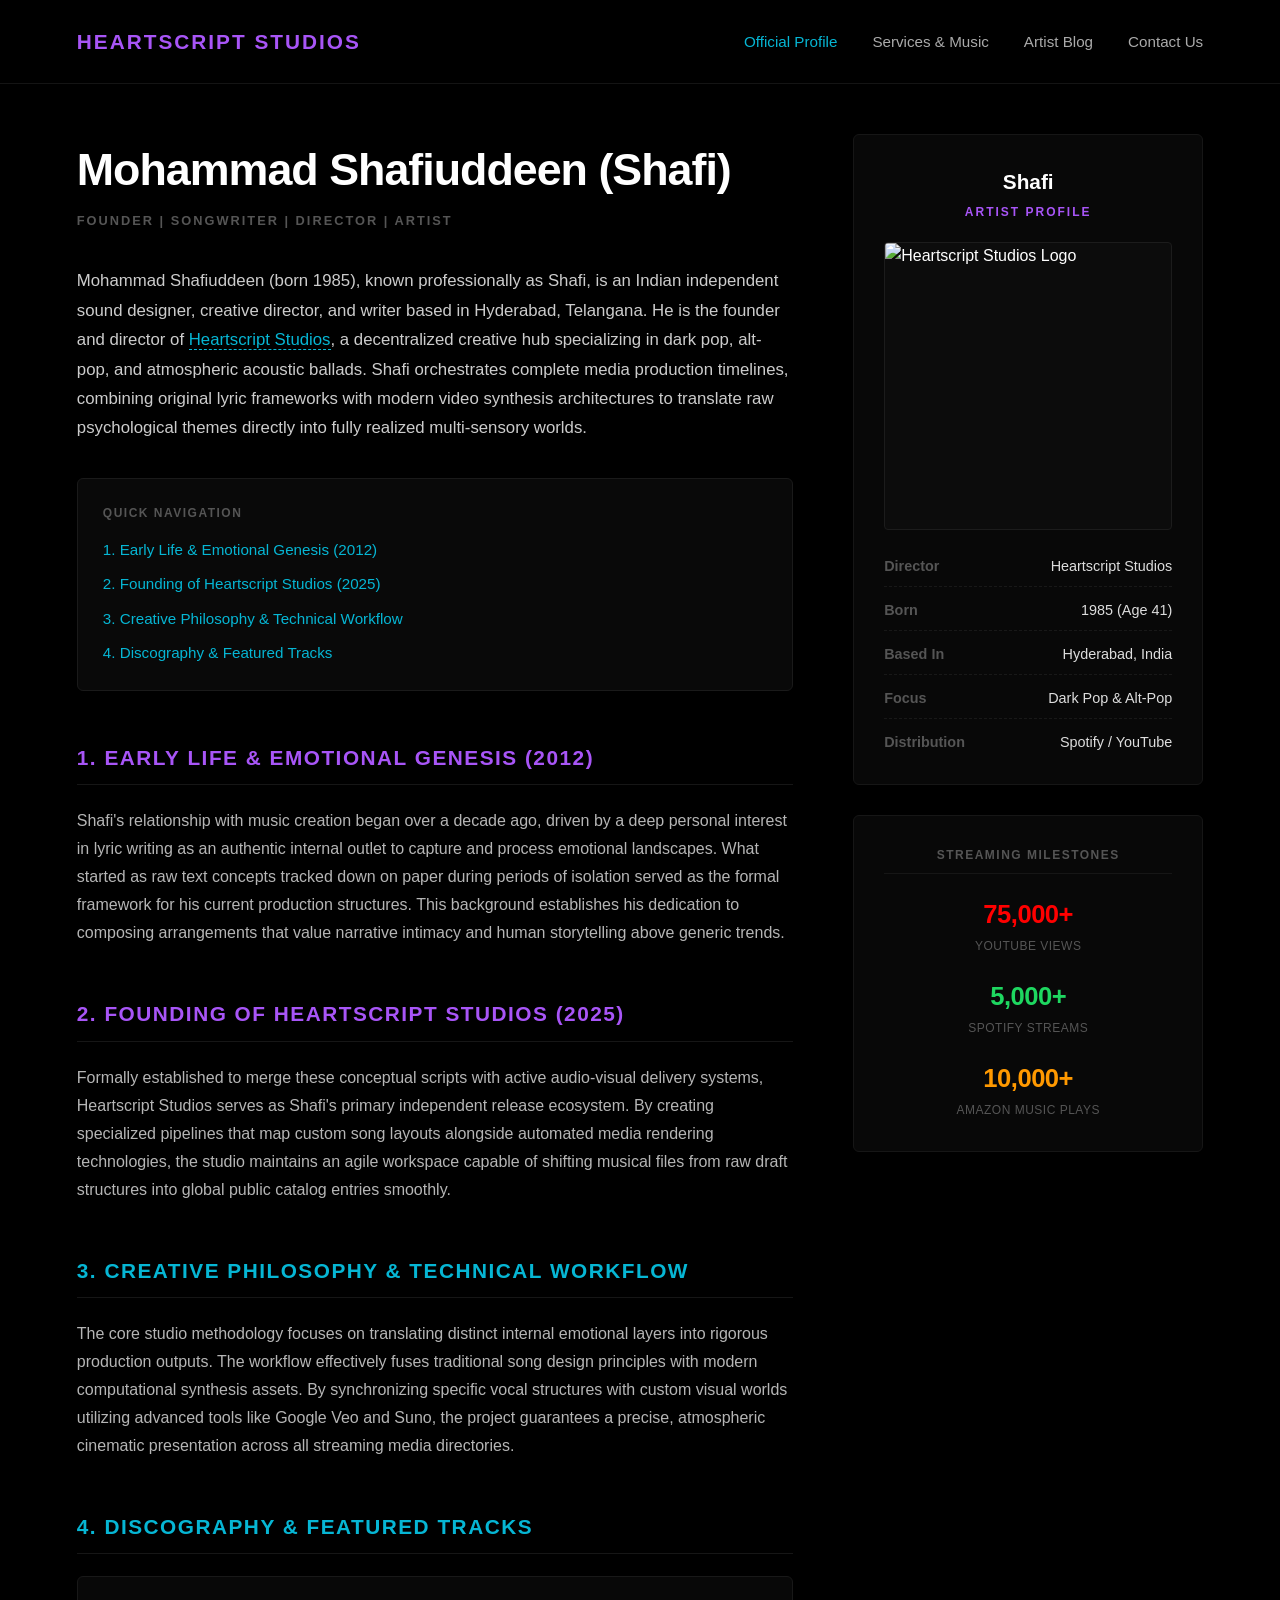
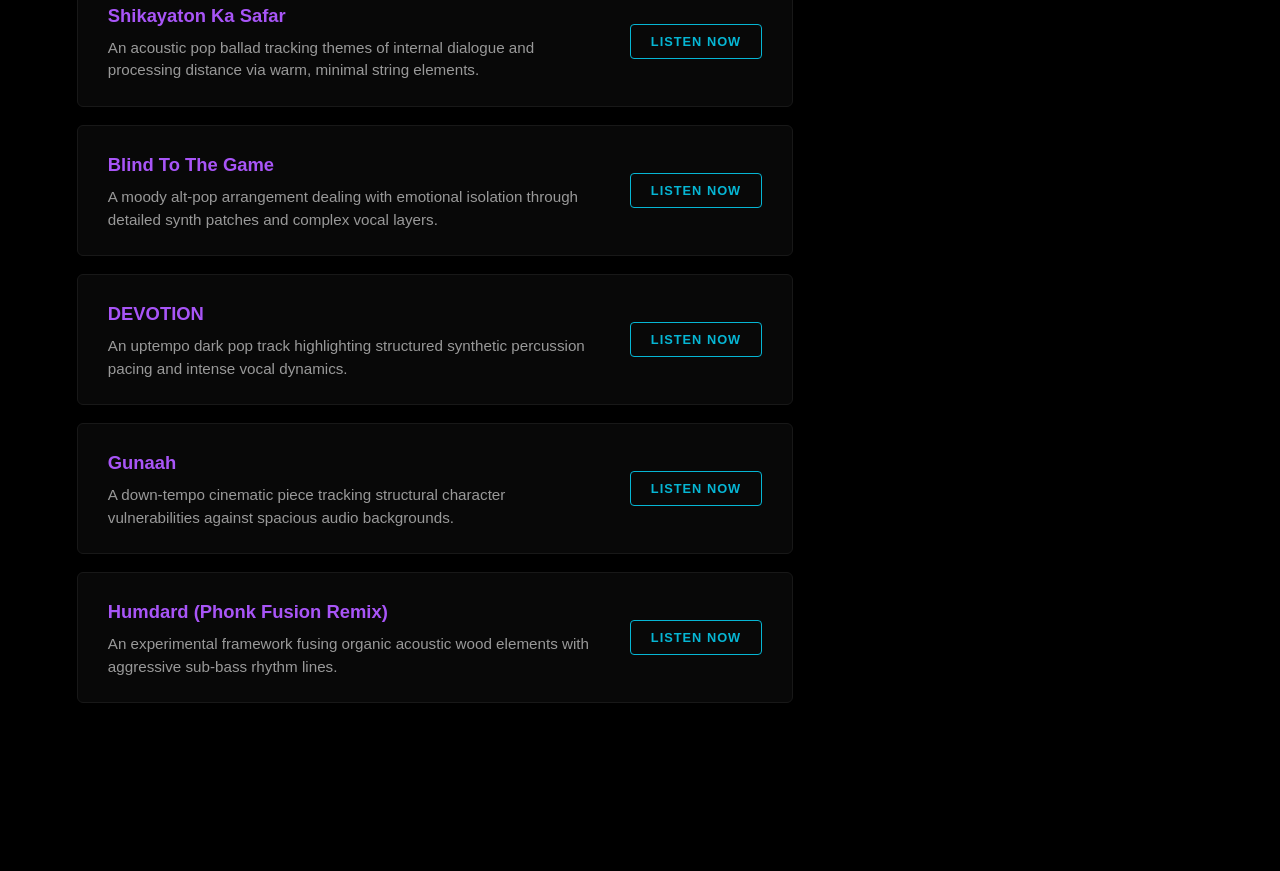
==== index.html @ 1badfa31 "Update index.html" ====
<!DOCTYPE html>
<html lang="en">
<head>
    <meta charset="UTF-8">
    <meta name="viewport" content="width=device-width, initial-scale=1.0">
    <title>Official Profile | Heartscript Studios</title>
    <style>
        /* Core Reset & Global Dark Theme Styling */
        * {
            box-sizing: border-box;
            margin: 0;
            padding: 0;
        }
        body {
            background-color: #000000;
            color: #ffffff;
            font-family: -apple-system, BlinkMacSystemFont, "Segoe UI", Roboto, Helvetica, Arial, sans-serif;
            line-height: 1.6;
            padding-bottom: 100px;
        }
        a {
            text-decoration: none;
            color: inherit;
        }

        /* Premium Top Header Navigation bar */
        header {
            display: flex;
            justify-content: space-between;
            align-items: center;
            padding: 25px 6%;
            background-color: #000000;
            border-bottom: 1px solid #141414;
        }
        .logo {
            color: #a855f7;
            font-weight: 800;
            font-size: 1.3rem;
            letter-spacing: 2px;
            text-transform: uppercase;
        }
        nav ul {
            display: flex;
            list-style: none;
            gap: 35px;
        }
        nav ul li a {
            font-size: 0.95rem;
            color: #aaaaaa;
            font-weight: 500;
            transition: color 0.2s ease;
        }
        nav ul li a:hover, nav ul li a.active {
            color: #06b6d4;
        }

        /* Widescreen Layout Grid Config */
        .wrapper {
            max-width: 1350px;
            margin: 50px auto;
            padding: 0 6%;
            display: grid;
            grid-template-columns: 1fr 350px;
            gap: 60px;
        }

        /* Left Main Content Layout Column */
        .content-area {
            min-width: 0;
        }
        .main-title {
            font-size: 2.8rem;
            font-weight: 800;
            letter-spacing: -1px;
            margin-bottom: 5px;
            color: #ffffff;
        }
        .main-subtitle {
            color: #555555;
            font-size: 0.8rem;
            text-transform: uppercase;
            letter-spacing: 2px;
            margin-bottom: 35px;
            font-weight: 600;
        }
        .bio-lead {
            color: #cccccc;
            font-size: 1.05rem;
            line-height: 1.75;
            margin-bottom: 30px;
        }
        .bio-lead a {
            color: #06b6d4;
            border-bottom: 1px dashed #06b6d4;
        }

        /* Quick Navigation Box Layout */
        .navigation-box {
            background-color: #090909;
            border: 1px solid #1a1a1a;
            padding: 25px;
            border-radius: 6px;
            margin: 35px 0 45px 0;
        }
        .navigation-box-title {
            font-size: 0.75rem;
            text-transform: uppercase;
            letter-spacing: 1.5px;
            color: #555555;
            margin-bottom: 15px;
            font-weight: 700;
        }
        .navigation-links {
            list-style: none;
        }
        .navigation-links li {
            margin-bottom: 10px;
            font-size: 0.95rem;
        }
        .navigation-links li:last-child {
            margin-bottom: 0;
        }
        .navigation-links li a {
            color: #06b6d4;
            transition: opacity 0.2s;
        }
        .navigation-links li a:hover {
            opacity: 0.8;
        }

        /* Document Section Headers with Border Divider lines */
        .block-header {
            font-size: 1.3rem;
            text-transform: uppercase;
            letter-spacing: 1.5px;
            margin-top: 50px;
            margin-bottom: 22px;
            border-bottom: 1px solid #161616;
            padding-bottom: 10px;
            font-weight: 700;
        }
        .purple-accent { color: #a855f7; }
        .cyan-accent { color: #06b6d4; }

        /* Traditional Profile Body Paragraphs */
        .body-paragraph {
            color: #b5b5b5;
            font-size: 1rem;
            line-height: 1.75;
            margin-bottom: 25px;
        }

        /* Discography Rows Architecture */
        .media-row {
            background-color: #080808;
            border: 1px solid #181818;
            padding: 24px 30px;
            border-radius: 6px;
            display: flex;
            justify-content: space-between;
            align-items: center;
            gap: 30px;
            margin-bottom: 18px;
        }
        .media-details h4 {
            font-size: 1.15rem;
            color: #a855f7;
            margin-bottom: 6px;
            font-weight: 600;
        }
        .media-details p {
            color: #999999;
            font-size: 0.95rem;
            line-height: 1.5;
        }
        .media-action-btn {
            border: 1px solid #06b6d4;
            color: #06b6d4;
            padding: 9px 20px;
            border-radius: 4px;
            font-size: 0.8rem;
            font-weight: 700;
            text-transform: uppercase;
            letter-spacing: 1px;
            white-space: nowrap;
            transition: background-color 0.2s, color 0.2s;
            background: transparent;
            cursor: pointer;
        }
        .media-action-btn:hover {
            background-color: #06b6d4;
            color: #000000;
        }

        /* Right Column Sidebar Panel Layout */
        .sidebar-panel {
            display: flex;
            flex-direction: column;
            gap: 30px;
        }
        .profile-card {
            background-color: #080808;
            border: 1px solid #161616;
            padding: 30px;
            border-radius: 6px;
        }
        .profile-card-header {
            text-align: center;
            margin-bottom: 20px;
        }
        .profile-card-header h3 {
            font-size: 1.3rem;
            color: #ffffff;
            font-weight: 700;
        }
        .profile-card-header span {
            color: #a855f7;
            font-size: 0.75rem;
            text-transform: uppercase;
            letter-spacing: 2px;
            display: block;
            margin-top: 4px;
            font-weight: 600;
        }
        
        /* The Image Container Box inside Sidebar */
        .avatar-box {
            width: 100%;
            aspect-ratio: 1;
            background-color: #0c0c0c;
            border: 1px solid #1c1c1c;
            border-radius: 4px;
            margin-bottom: 25px;
            overflow: hidden;
        }
        .avatar-box img {
            width: 100%;
            height: 100%;
            object-fit: cover;
        }

        /* Sidebar Meta Data Table Rows */
        .metadata-table {
            list-style: none;
            font-size: 0.9rem;
        }
        .metadata-table li {
            margin-bottom: 12px;
            display: flex;
            justify-content: space-between;
            border-bottom: 1px dashed #181818;
            padding-bottom: 8px;
        }
        .metadata-table li:last-child {
            margin-bottom: 0;
            border-bottom: none;
            padding-bottom: 0;
        }
        .metadata-table li .label {
            color: #555555;
            font-weight: 600;
        }
        .metadata-table li .val {
            color: #dddddd;
            font-weight: 500;
            text-align: right;
        }

        /* Channel Milestone Reach Container */
        .milestone-box {
            background-color: #080808;
            border: 1px solid #161616;
            padding: 30px;
            border-radius: 6px;
            text-align: center;
        }
        .milestone-label {
            font-size: 0.75rem;
            text-transform: uppercase;
            letter-spacing: 1.5px;
            color: #555555;
            margin-bottom: 20px;
            font-weight: 700;
            border-bottom: 1px solid #161616;
            padding-bottom: 8px;
        }
        .milestone-group {
            margin-bottom: 20px;
        }
        .milestone-group:last-child {
            margin-bottom: 0;
        }
        .milestone-value {
            font-size: 1.6rem;
            font-weight: 900;
            letter-spacing: -0.5px;
        }
        .milestone-subtext {
            font-size: 0.75rem;
            color: #555555;
            margin-top: 2px;
            text-transform: uppercase;
            letter-spacing: 0.5px;
        }

        /* Full Responsive Configurations */
        @media (max-width: 992px) {
            .wrapper {
                grid-template-columns: 1fr;
                gap: 40px;
            }
            header {
                flex-direction: column;
                gap: 20px;
                text-align: center;
            }
            .main-title {
                font-size: 2.2rem;
            }
        }
    </style>
</head>
<body>

    <!-- Header Navigation Section -->
    <header>
        <div class="logo">Heartscript Studios</div>
        <nav>
            <ul>
                <li><a href="index.html" class="active">Official Profile</a></li>
                <li><a href="portfolio.html">Services & Music</a></li>
                <li><a href="blog.html">Artist Blog</a></li>
                <li><a href="contact.html">Contact Us</a></li>
            </ul>
        </nav>
    </header>

    <!-- Main Grid Container -->
    <div class="wrapper">
        
        <!-- Left Column: Biography Content Panels -->
        <main class="content-area">
            <h1 class="main-title">Mohammad Shafiuddeen (Shafi)</h1>
            <p class="main-subtitle">Founder | Songwriter | Director | Artist</p>

            <p class="bio-lead">
                Mohammad Shafiuddeen (born 1985), known professionally as Shafi, is an Indian independent sound designer, creative director, and writer based in Hyderabad, Telangana. He is the founder and director of <a href="portfolio.html">Heartscript Studios</a>, a decentralized creative hub specializing in dark pop, alt-pop, and atmospheric acoustic ballads. Shafi orchestrates complete media production timelines, combining original lyric frameworks with modern video synthesis architectures to translate raw psychological themes directly into fully realized multi-sensory worlds.
            </p>

            <!-- Table of Contents Quick Nav -->
            <div class="navigation-box">
                <div class="navigation-box-title">Quick Navigation</div>
                <ul class="navigation-links">
                    <li><a href="#early-life">1. Early Life & Emotional Genesis (2012)</a></li>
                    <li><a href="#founding">2. Founding of Heartscript Studios (2025)</a></li>
                    <li><a href="#philosophy">3. Creative Philosophy & Technical Workflow</a></li>
                    <li><a href="#discography">4. Discography & Featured Tracks</a></li>
                </ul>
            </div>

            <!-- Section 1 -->
            <h2 id="early-life" class="block-header purple-accent">1. Early Life & Emotional Genesis (2012)</h2>
            <p class="body-paragraph">
                Shafi's relationship with music creation began over a decade ago, driven by a deep personal interest in lyric writing as an authentic internal outlet to capture and process emotional landscapes. What started as raw text concepts tracked down on paper during periods of isolation served as the formal framework for his current production structures. This background establishes his dedication to composing arrangements that value narrative intimacy and human storytelling above generic trends.
            </p>

            <!-- Section 2 -->
            <h2 id="founding" class="block-header purple-accent">2. Founding of Heartscript Studios (2025)</h2>
            <p class="body-paragraph">
                Formally established to merge these conceptual scripts with active audio-visual delivery systems, Heartscript Studios serves as Shafi's primary independent release ecosystem. By creating specialized pipelines that map custom song layouts alongside automated media rendering technologies, the studio maintains an agile workspace capable of shifting musical files from raw draft structures into global public catalog entries smoothly.
            </p>

            <!-- Section 3 -->
            <h2 id="philosophy" class="block-header cyan-accent">3. Creative Philosophy & Technical Workflow</h2>
            <p class="body-paragraph">
                The core studio methodology focuses on translating distinct internal emotional layers into rigorous production outputs. The workflow effectively fuses traditional song design principles with modern computational synthesis assets. By synchronizing specific vocal structures with custom visual worlds utilizing advanced tools like Google Veo and Suno, the project guarantees a precise, atmospheric cinematic presentation across all streaming media directories.
            </p>

            <!-- Section 4 -->
            <h2 id="discography" class="block-header cyan-accent">4. Discography & Featured Tracks</h2>
            
            <div class="media-row">
                <div class="media-details">
                    <h4>Shikayaton Ka Safar</h4>
                    <p>An acoustic pop ballad tracking themes of internal dialogue and processing distance via warm, minimal string elements.</p>
                </div>
                <button class="media-action-btn">Listen Now</button>
            </div>

            <div class="media-row">
                <div class="media-details">
                    <h4>Blind To The Game</h4>
                    <p>A moody alt-pop arrangement dealing with emotional isolation through detailed synth patches and complex vocal layers.</p>
                </div>
                <button class="media-action-btn">Listen Now</button>
            </div>

            <div class="media-row">
                <div class="media-details">
                    <h4>DEVOTION</h4>
                    <p>An uptempo dark pop track highlighting structured synthetic percussion pacing and intense vocal dynamics.</p>
                </div>
                <button class="media-action-btn">Listen Now</button>
            </div>

            <div class="media-row">
                <div class="media-details">
                    <h4>Gunaah</h4>
                    <p>A down-tempo cinematic piece tracking structural character vulnerabilities against spacious audio backgrounds.</p>
                </div>
                <button class="media-action-btn">Listen Now</button>
            </div>

            <div class="media-row">
                <div class="media-details">
                    <h4>Humdard (Phonk Fusion Remix)</h4>
                    <p>An experimental framework fusing organic acoustic wood elements with aggressive sub-bass rhythm lines.</p>
                </div>
                <button class="media-action-btn">Listen Now</button>
            </div>

        </main>

        <!-- Right Column: Sidebar Panels Section -->
        <aside class="sidebar-panel">
            
            <!-- Artist Profile Metadata Block -->
            <div class="profile-card">
                <div class="profile-card-header">
                    <h3>Shafi</h3>
                    <span>Artist Profile</span>
                </div>
                
                <!-- Logo Image Container -->
                <div class="avatar-box">
                    <img src="logo.jpg" alt="Heartscript Studios Logo">
                </div>

                <ul class="metadata-table">
                    <li><span class="label">Director</span> <span class="val">Heartscript Studios</span></li>
                    <li><span class="label">Born</span> <span class="val">1985 (Age 41)</span></li>
                    <li><span class="label">Based In</span> <span class="val">Hyderabad, India</span></li>
                    <li><span class="label">Focus</span> <span class="val">Dark Pop & Alt-Pop</span></li>
                    <li><span class="label">Distribution</span> <span class="val">Spotify / YouTube</span></li>
                </ul>
            </div>

            <!-- THREE PLATFORM MILESTONE TRACKER CARD -->
            <div class="milestone-box">
                <div class="milestone-label">Streaming Milestones</div>
                
                <div class="milestone-group">
                    <div class="milestone-value" style="color: #ff0000;">75,000+</div>
                    <div class="milestone-subtext">YouTube Views</div>
                </div>

                <div class="milestone-group">
                    <div class="milestone-value" style="color: #1ed760;">5,000+</div>
                    <div class="milestone-subtext">Spotify Streams</div>
                </div>

                <div class="milestone-group">
                    <div class="milestone-value" style="color: #ff9900;">10,000+</div>
                    <div class="milestone-subtext">Amazon Music Plays</div>
                </div>
            </div>

        </aside>

    </div>

</body>
</html>
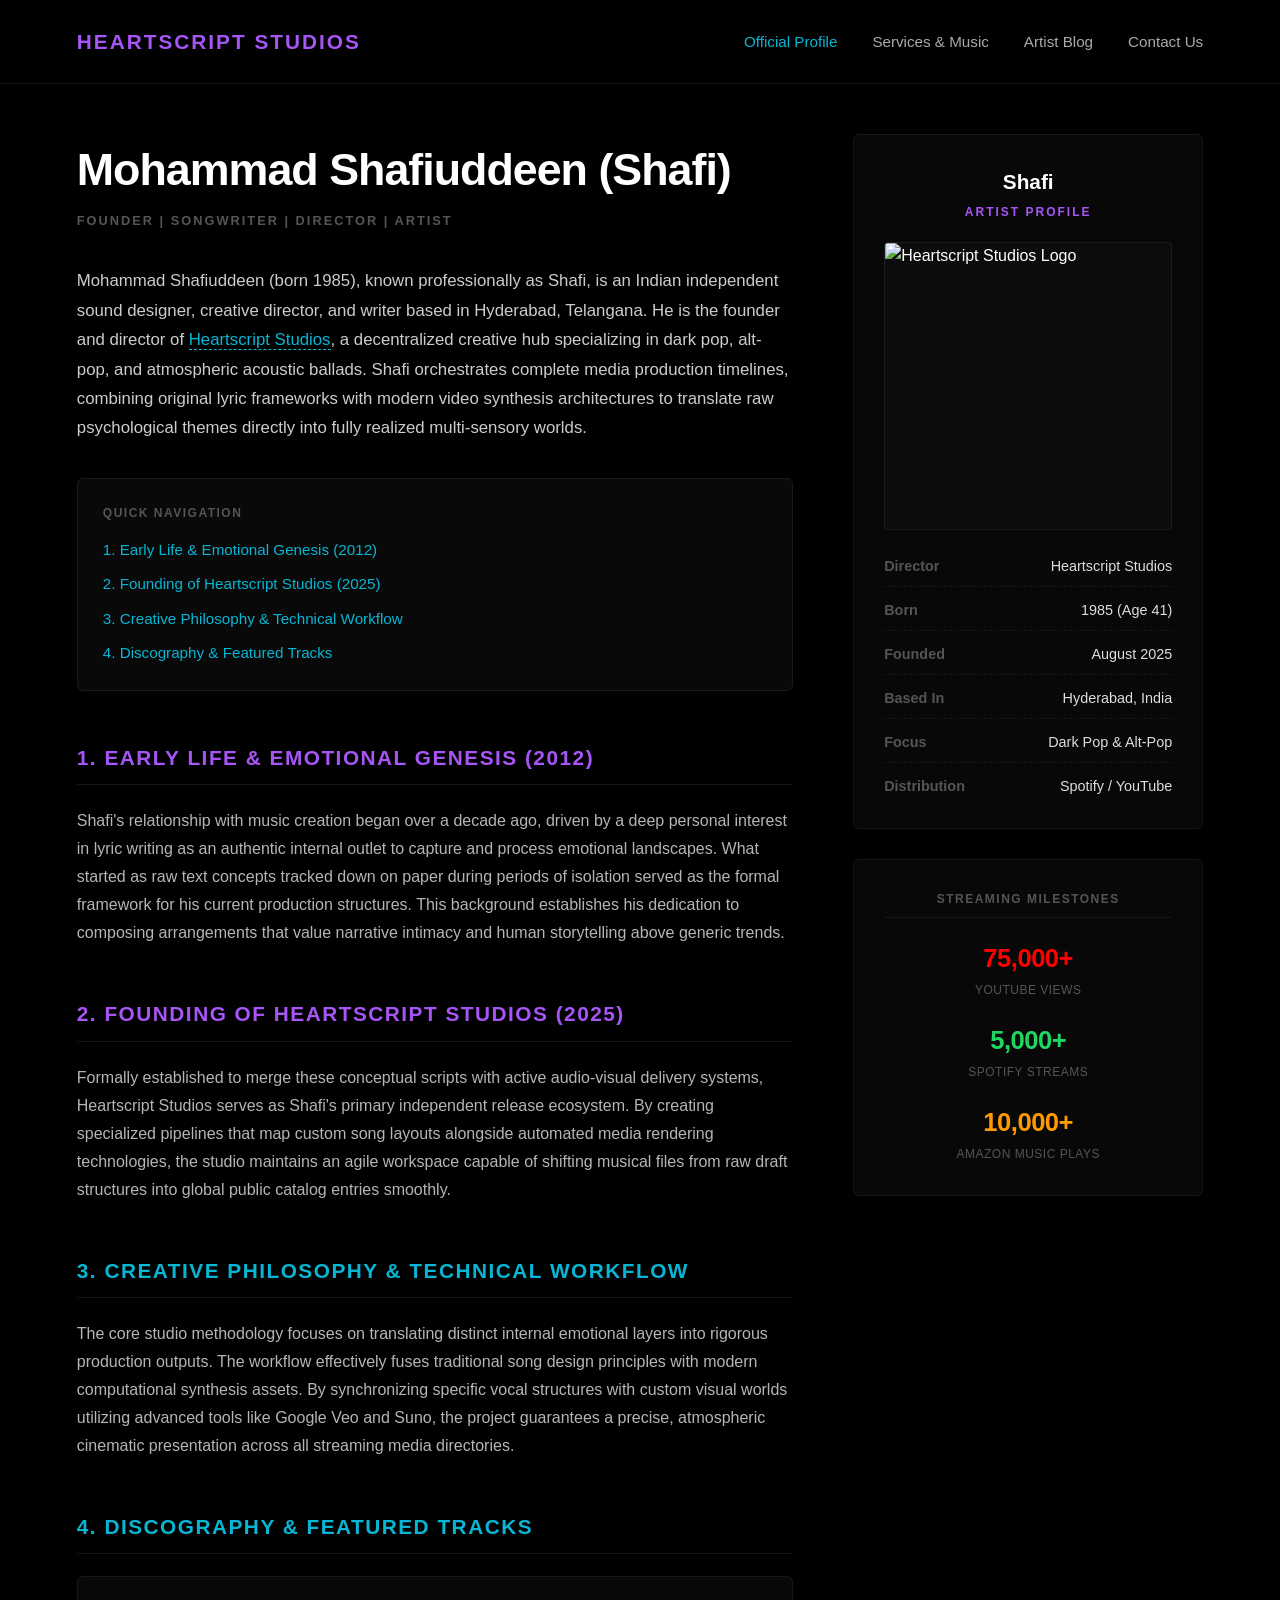
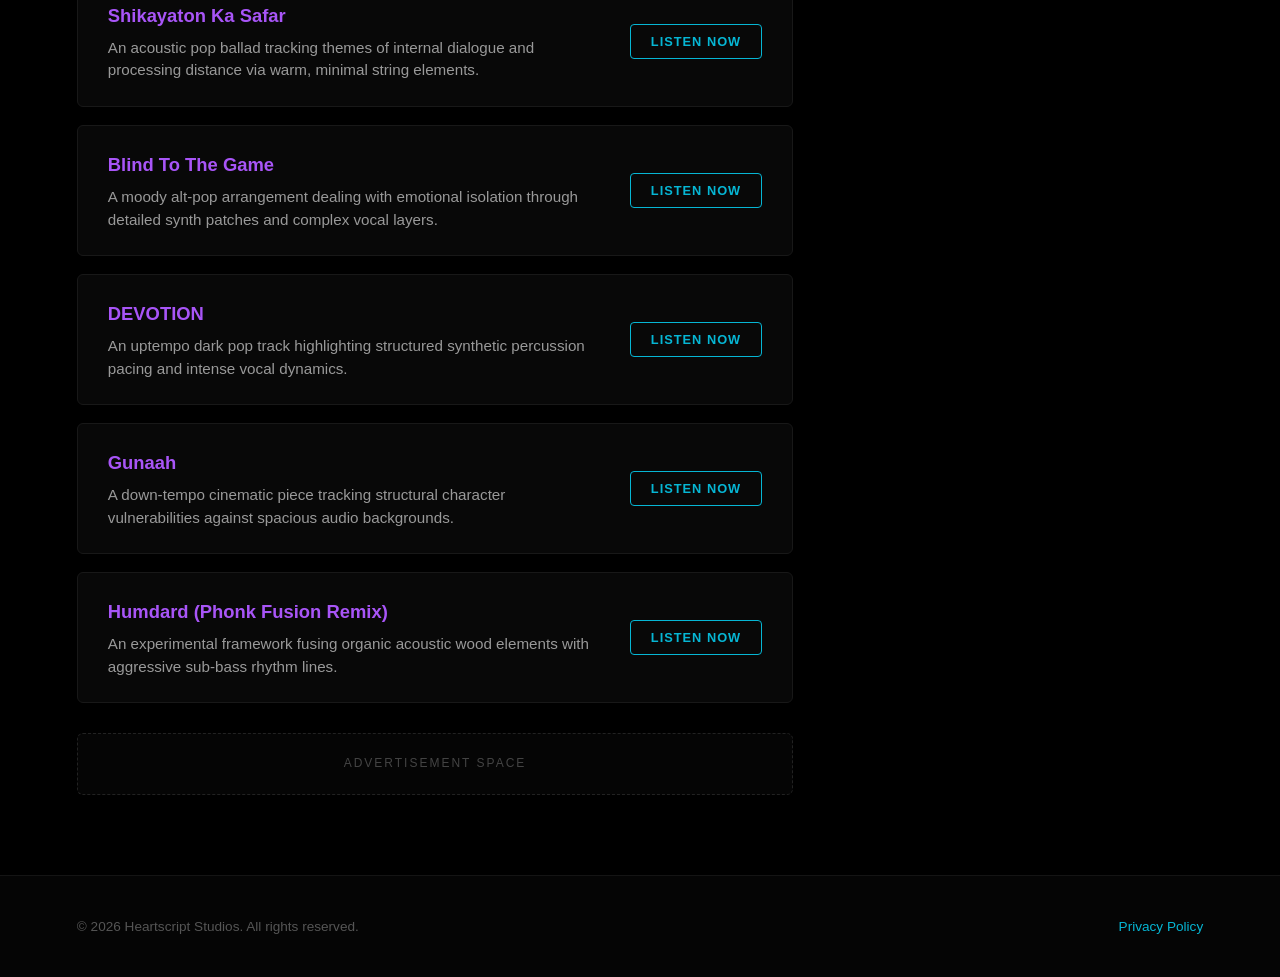
==== commit e711cc0e: "Update index.html" ====
--- a/index.html
+++ b/index.html
@@ -4,6 +4,11 @@
     <meta charset="UTF-8">
     <meta name="viewport" content="width=device-width, initial-scale=1.0">
     <title>Official Profile | Heartscript Studios</title>
+    
+    <!-- REQUIRED GOOGLE ADSENSE CODE AREA -->
+    <!-- Replace ca-pub-XXXXXXXXXXXXXXXX with your actual AdSense Publisher ID -->
+    <script async src="https://pagead2.googlesyndication.com/pagead/js/adsbygoogle.js?client=ca-pub-XXXXXXXXXXXXXXXX" crossorigin="anonymous"></script>
+
     <style>
         /* Core Reset & Global Dark Theme Styling */
         * {
@@ -16,7 +21,6 @@
             color: #ffffff;
             font-family: -apple-system, BlinkMacSystemFont, "Segoe UI", Roboto, Helvetica, Arial, sans-serif;
             line-height: 1.6;
-            padding-bottom: 100px;
         }
         a {
             text-decoration: none;
@@ -301,6 +305,47 @@
             margin-top: 2px;
             text-transform: uppercase;
             letter-spacing: 0.5px;
+        }
+
+        /* AD COMPLIANCE PANEL STYLING */
+        .ad-placeholder {
+            background-color: #050505;
+            border: 1px dashed #222222;
+            padding: 20px;
+            text-align: center;
+            color: #444444;
+            font-size: 0.75rem;
+            text-transform: uppercase;
+            letter-spacing: 2px;
+            border-radius: 6px;
+            margin-top: 30px;
+        }
+
+        /* COMPLIANT STUDIO FOOTER STYLING */
+        footer {
+            text-align: center;
+            padding: 40px 6%;
+            background-color: #050505;
+            border-top: 1px solid #141414;
+            font-size: 0.85rem;
+            color: #555555;
+            margin-top: 80px;
+        }
+        footer .footer-content {
+            max-width: 1350px;
+            margin: 0 auto;
+            display: flex;
+            justify-content: space-between;
+            align-items: center;
+            flex-wrap: wrap;
+            gap: 20px;
+        }
+        footer a {
+            color: #06b6d4;
+            transition: color 0.2s;
+        }
+        footer a:hover {
+            color: #a855f7;
         }
 
         /* Full Responsive Configurations */
@@ -317,6 +362,10 @@
             .main-title {
                 font-size: 2.2rem;
             }
+            footer .footer-content {
+                flex-direction: column;
+                text-align: center;
+            }
         }
     </style>
 </head>
@@ -419,6 +468,12 @@
                 <button class="media-action-btn">Listen Now</button>
             </div>
 
+            <!-- ADVERTISEMENT DISPLAY PLACEMENT AREA -->
+            <div class="ad-placeholder">
+                <!-- AdSense Auto-Ads or In-Article Units Will Render Here Naturally -->
+                Advertisement Space
+            </div>
+
         </main>
 
         <!-- Right Column: Sidebar Panels Section -->
@@ -431,7 +486,7 @@
                     <span>Artist Profile</span>
                 </div>
                 
-                <!-- Logo Image Container -->
+                <!-- Fixed Logo Image Container (pointing to your manual .jpg adjustment) -->
                 <div class="avatar-box">
                     <img src="logo.jpg" alt="Heartscript Studios Logo">
                 </div>
@@ -439,6 +494,7 @@
                 <ul class="metadata-table">
                     <li><span class="label">Director</span> <span class="val">Heartscript Studios</span></li>
                     <li><span class="label">Born</span> <span class="val">1985 (Age 41)</span></li>
+                    <li><span class="label">Founded</span> <span class="val">August 2025</span></li>
                     <li><span class="label">Based In</span> <span class="val">Hyderabad, India</span></li>
                     <li><span class="label">Focus</span> <span class="val">Dark Pop & Alt-Pop</span></li>
                     <li><span class="label">Distribution</span> <span class="val">Spotify / YouTube</span></li>
@@ -469,5 +525,13 @@
 
     </div>
 
+    <!-- COMPLIANT STUDIO FOOTER CONTAINER -->
+    <footer>
+        <div class="footer-content">
+            <p>© 2026 Heartscript Studios. All rights reserved.</p>
+            <p><a href="privacy.html">Privacy Policy</a></p>
+        </div>
+    </footer>
+
 </body>
 </html>
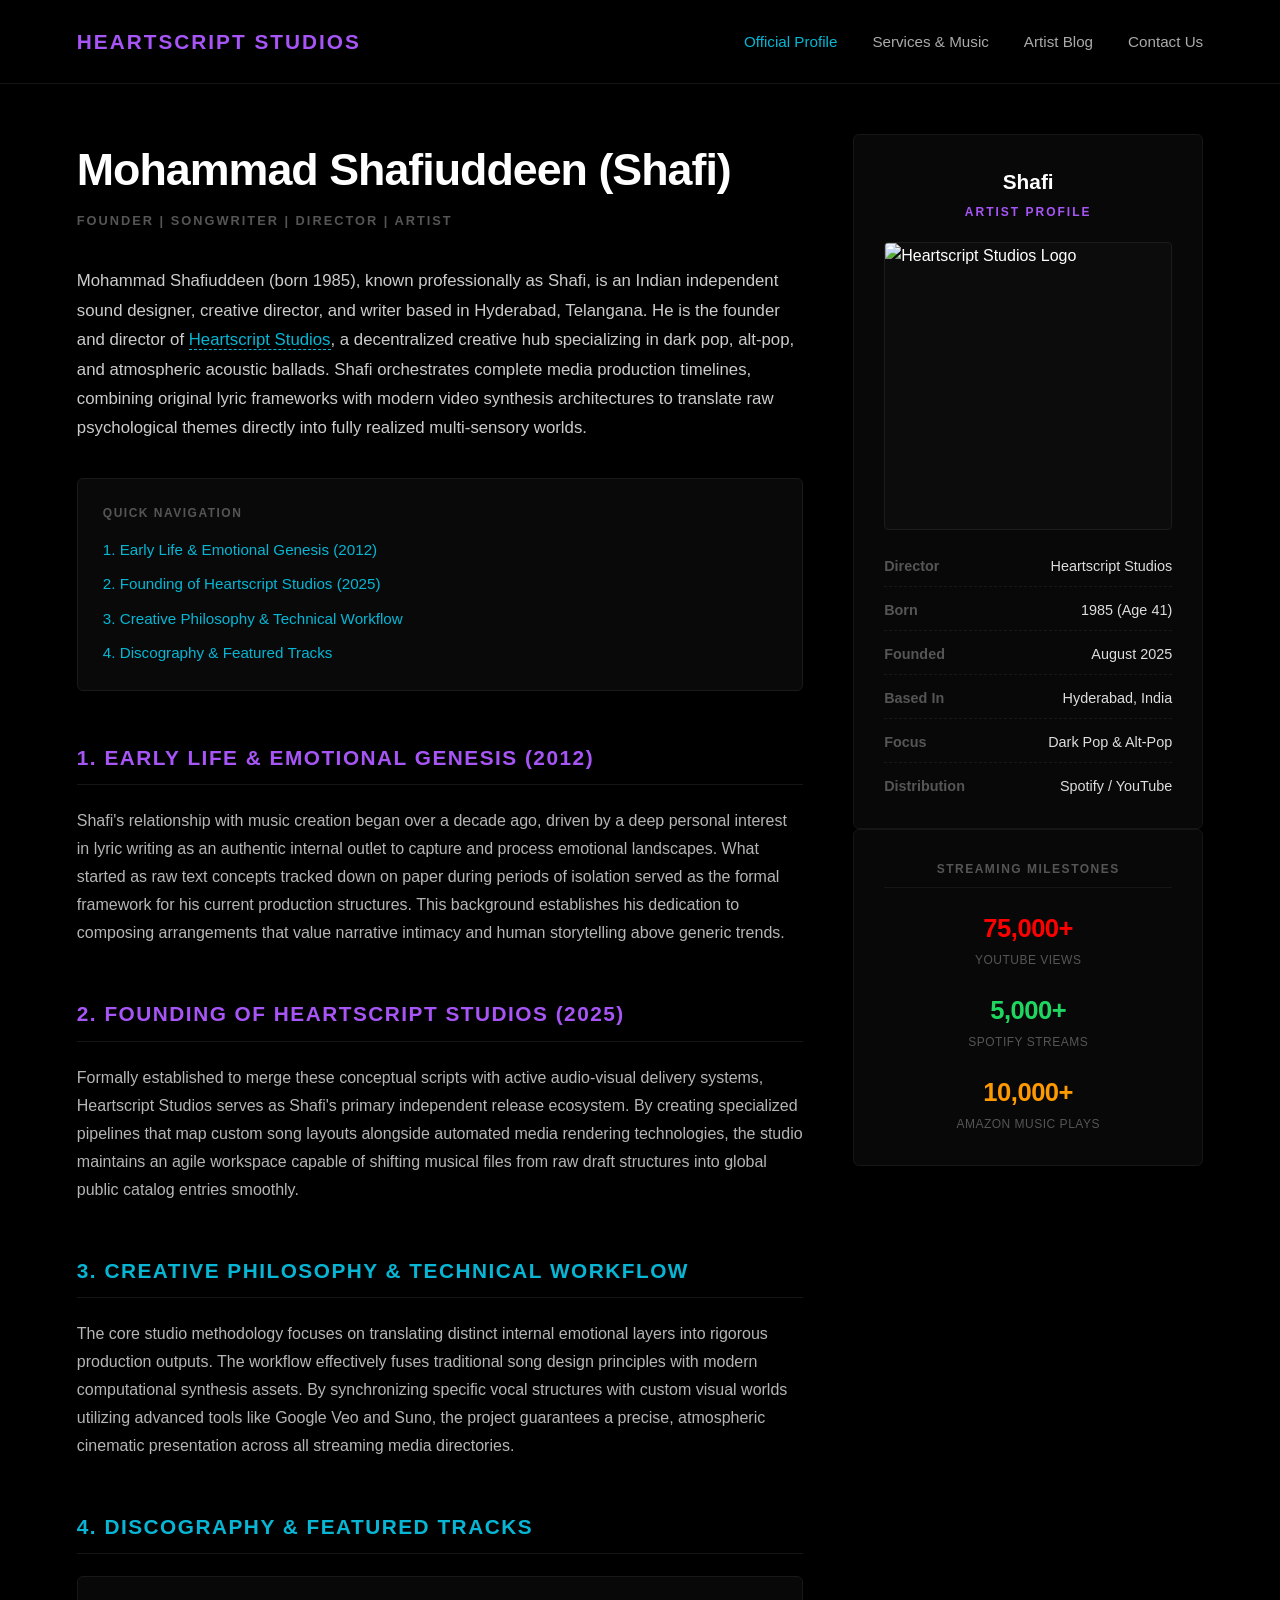
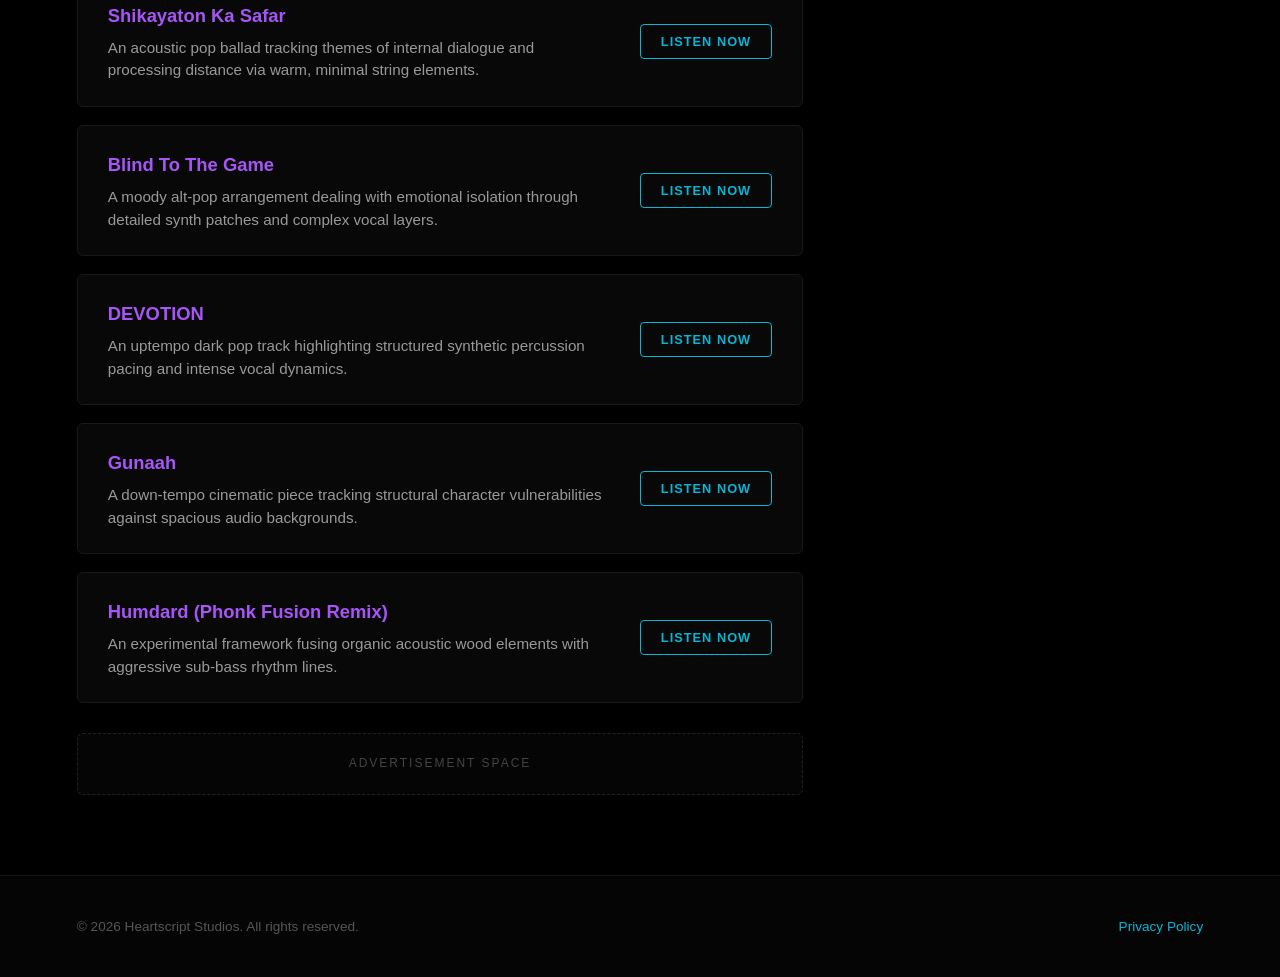
==== commit 72033145: "Update index.html" ====
--- a/index.html
+++ b/index.html
@@ -6,7 +6,6 @@
     <title>Official Profile | Heartscript Studios</title>
     
     <!-- REQUIRED GOOGLE ADSENSE CODE AREA -->
-    <!-- Replace ca-pub-XXXXXXXXXXXXXXXX with your actual AdSense Publisher ID -->
     <script async src="https://pagead2.googlesyndication.com/pagead/js/adsbygoogle.js?client=ca-pub-XXXXXXXXXXXXXXXX" crossorigin="anonymous"></script>
 
     <style>
@@ -21,6 +20,8 @@
             color: #ffffff;
             font-family: -apple-system, BlinkMacSystemFont, "Segoe UI", Roboto, Helvetica, Arial, sans-serif;
             line-height: 1.6;
+            width: 100%;
+            overflow-x: hidden;
         }
         a {
             text-decoration: none;
@@ -35,6 +36,7 @@
             padding: 25px 6%;
             background-color: #000000;
             border-bottom: 1px solid #141414;
+            width: 100%;
         }
         .logo {
             color: #a855f7;
@@ -58,20 +60,30 @@
             color: #06b6d4;
         }
 
-        /* Widescreen Layout Grid Config */
+        /* BULLETPROOF FLEXBOX CONTAINER (Prevents Crushing) */
         .wrapper {
+            width: 88%;
             max-width: 1350px;
             margin: 50px auto;
-            padding: 0 6%;
-            display: grid;
-            grid-template-columns: 1fr 350px;
-            gap: 60px;
-        }
-
-        /* Left Main Content Layout Column */
+            display: flex;
+            flex-direction: row;
+            justify-content: space-between;
+            align-items: flex-start;
+            gap: 50px;
+        }
+
+        /* LEFT MAIN CONTENT AREA (Forced to expand fully) */
         .content-area {
-            min-width: 0;
-        }
+            flex: 1;
+            min-width: 0; /* Essential for text wrapping constraints */
+        }
+        
+        /* RIGHT SIDEBAR PANEL (Locked at fixed safe width) */
+        .sidebar-panel {
+            width: 350px;
+            flex-shrink: 0;
+        }
+
         .main-title {
             font-size: 2.8rem;
             font-weight: 800;
@@ -105,6 +117,7 @@
             padding: 25px;
             border-radius: 6px;
             margin: 35px 0 45px 0;
+            width: 100%;
         }
         .navigation-box-title {
             font-size: 0.75rem;
@@ -132,7 +145,7 @@
             opacity: 0.8;
         }
 
-        /* Document Section Headers with Border Divider lines */
+        /* Section Headers */
         .block-header {
             font-size: 1.3rem;
             text-transform: uppercase;
@@ -142,16 +155,17 @@
             border-bottom: 1px solid #161616;
             padding-bottom: 10px;
             font-weight: 700;
+            width: 100%;
         }
         .purple-accent { color: #a855f7; }
         .cyan-accent { color: #06b6d4; }
 
-        /* Traditional Profile Body Paragraphs */
         .body-paragraph {
             color: #b5b5b5;
             font-size: 1rem;
             line-height: 1.75;
             margin-bottom: 25px;
+            width: 100%;
         }
 
         /* Discography Rows Architecture */
@@ -165,6 +179,7 @@
             align-items: center;
             gap: 30px;
             margin-bottom: 18px;
+            width: 100%;
         }
         .media-details h4 {
             font-size: 1.15rem;
@@ -196,17 +211,13 @@
             color: #000000;
         }
 
-        /* Right Column Sidebar Panel Layout */
-        .sidebar-panel {
-            display: flex;
-            flex-direction: column;
-            gap: 30px;
-        }
+        /* Right Sidebar Panel Cards */
         .profile-card {
             background-color: #080808;
             border: 1px solid #161616;
             padding: 30px;
             border-radius: 6px;
+            width: 100%;
         }
         .profile-card-header {
             text-align: center;
@@ -227,7 +238,6 @@
             font-weight: 600;
         }
         
-        /* The Image Container Box inside Sidebar */
         .avatar-box {
             width: 100%;
             aspect-ratio: 1;
@@ -243,7 +253,6 @@
             object-fit: cover;
         }
 
-        /* Sidebar Meta Data Table Rows */
         .metadata-table {
             list-style: none;
             font-size: 0.9rem;
@@ -270,13 +279,13 @@
             text-align: right;
         }
 
-        /* Channel Milestone Reach Container */
         .milestone-box {
             background-color: #080808;
             border: 1px solid #161616;
             padding: 30px;
             border-radius: 6px;
             text-align: center;
+            width: 100%;
         }
         .milestone-label {
             font-size: 0.75rem;
@@ -307,7 +316,6 @@
             letter-spacing: 0.5px;
         }
 
-        /* AD COMPLIANCE PANEL STYLING */
         .ad-placeholder {
             background-color: #050505;
             border: 1px dashed #222222;
@@ -319,9 +327,9 @@
             letter-spacing: 2px;
             border-radius: 6px;
             margin-top: 30px;
-        }
-
-        /* COMPLIANT STUDIO FOOTER STYLING */
+            width: 100%;
+        }
+
         footer {
             text-align: center;
             padding: 40px 6%;
@@ -330,6 +338,7 @@
             font-size: 0.85rem;
             color: #555555;
             margin-top: 80px;
+            width: 100%;
         }
         footer .footer-content {
             max-width: 1350px;
@@ -348,11 +357,20 @@
             color: #a855f7;
         }
 
-        /* Full Responsive Configurations */
+        /* Responsive Layout Updates */
         @media (max-width: 992px) {
             .wrapper {
-                grid-template-columns: 1fr;
+                flex-direction: column;
+                align-items: center;
+                width: 90%;
                 gap: 40px;
+            }
+            .content-area {
+                width: 100%;
+            }
+            .sidebar-panel {
+                width: 100%;
+                max-width: 400px;
             }
             header {
                 flex-direction: column;
@@ -384,10 +402,10 @@
         </nav>
     </header>
 
-    <!-- Main Grid Container -->
+    <!-- Main Flexbox Container -->
     <div class="wrapper">
         
-        <!-- Left Column: Biography Content Panels -->
+        <!-- Left Main Content Column -->
         <main class="content-area">
             <h1 class="main-title">Mohammad Shafiuddeen (Shafi)</h1>
             <p class="main-subtitle">Founder | Songwriter | Director | Artist</p>
@@ -470,13 +488,12 @@
 
             <!-- ADVERTISEMENT DISPLAY PLACEMENT AREA -->
             <div class="ad-placeholder">
-                <!-- AdSense Auto-Ads or In-Article Units Will Render Here Naturally -->
                 Advertisement Space
             </div>
 
         </main>
 
-        <!-- Right Column: Sidebar Panels Section -->
+        <!-- Right Sidebar Panels Column -->
         <aside class="sidebar-panel">
             
             <!-- Artist Profile Metadata Block -->
@@ -486,7 +503,6 @@
                     <span>Artist Profile</span>
                 </div>
                 
-                <!-- Fixed Logo Image Container (pointing to your manual .jpg adjustment) -->
                 <div class="avatar-box">
                     <img src="logo.jpg" alt="Heartscript Studios Logo">
                 </div>
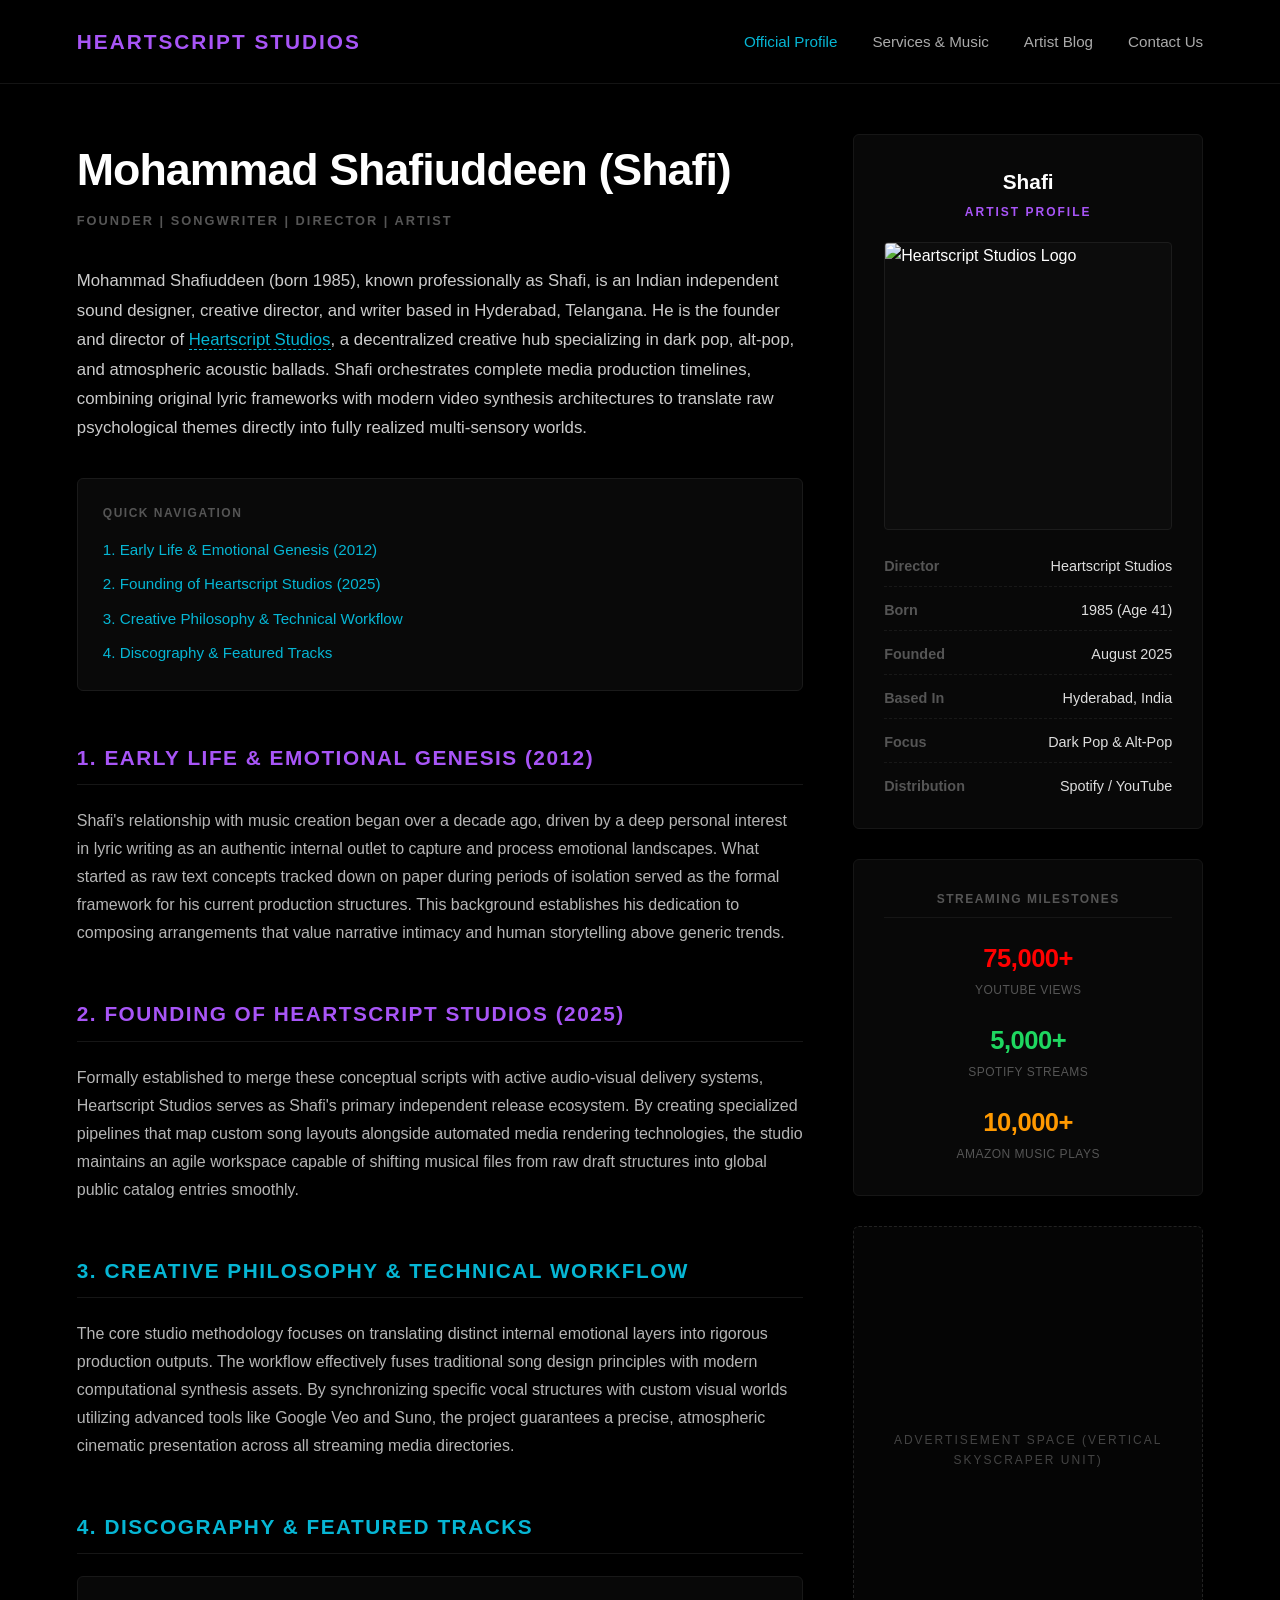
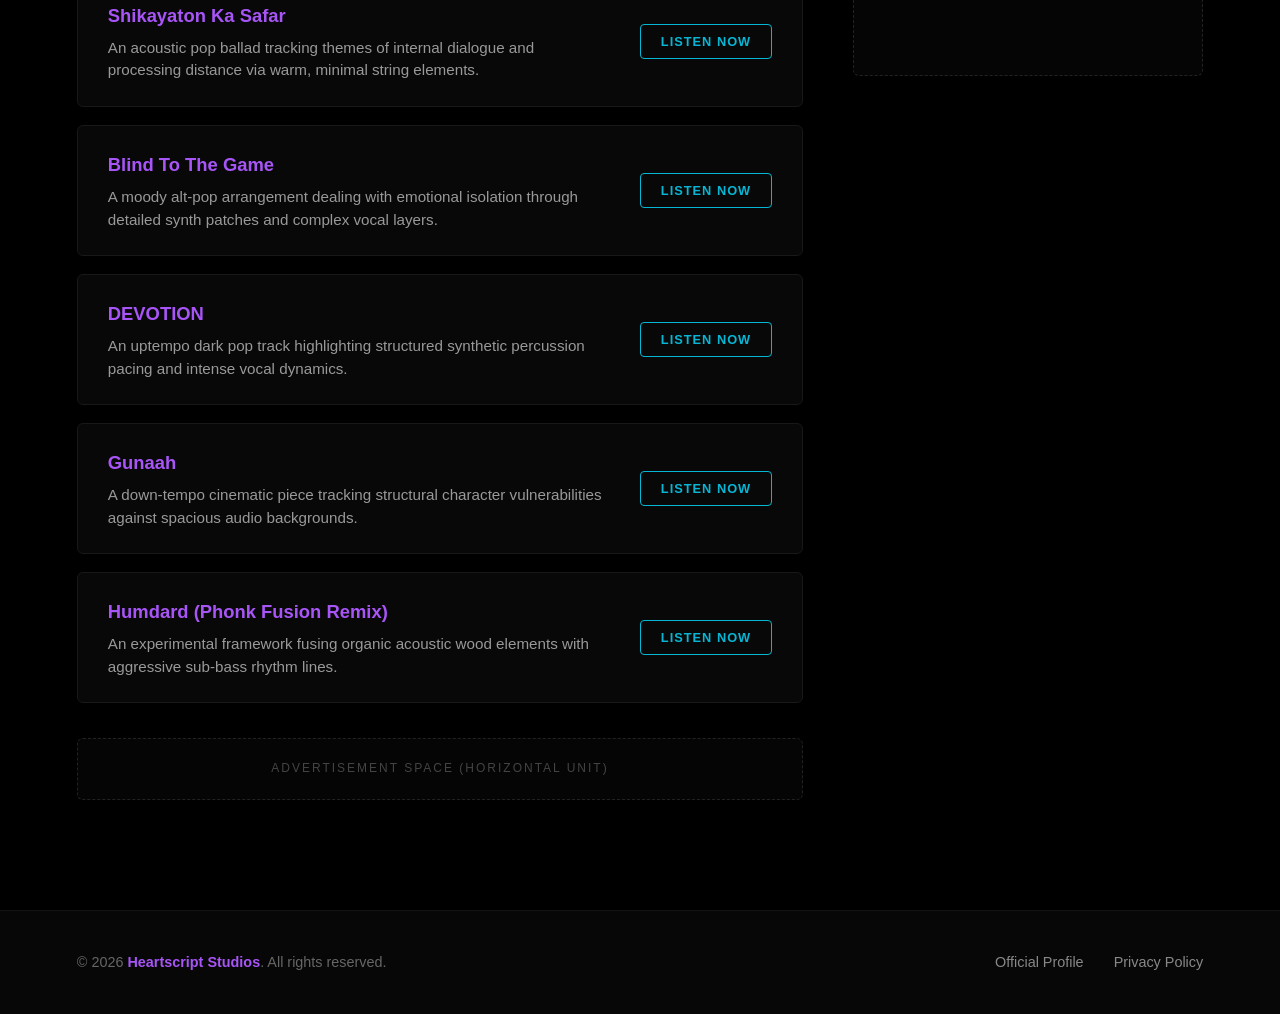
==== commit 823e9913: "Update index.html" ====
--- a/index.html
+++ b/index.html
@@ -60,28 +60,32 @@
             color: #06b6d4;
         }
 
-        /* BULLETPROOF FLEXBOX CONTAINER (Prevents Crushing) */
+        /* FLEXBOX MAIN STRUCTURAL WRAPPER */
         .wrapper {
             width: 88%;
             max-width: 1350px;
-            margin: 50px auto;
+            margin: 50px auto 0 auto;
             display: flex;
             flex-direction: row;
             justify-content: space-between;
             align-items: flex-start;
             gap: 50px;
-        }
-
-        /* LEFT MAIN CONTENT AREA (Forced to expand fully) */
+            padding-bottom: 60px;
+        }
+
+        /* LEFT MAIN CONTENT AREA */
         .content-area {
             flex: 1;
-            min-width: 0; /* Essential for text wrapping constraints */
+            min-width: 0;
         }
         
-        /* RIGHT SIDEBAR PANEL (Locked at fixed safe width) */
+        /* RIGHT SIDEBAR PANEL */
         .sidebar-panel {
             width: 350px;
             flex-shrink: 0;
+            display: flex;
+            flex-direction: column;
+            gap: 30px;
         }
 
         .main-title {
@@ -316,7 +320,8 @@
             letter-spacing: 0.5px;
         }
 
-        .ad-placeholder {
+        /* AD PLACEMENT STYLING */
+        .horizontal-ad {
             background-color: #050505;
             border: 1px dashed #222222;
             padding: 20px;
@@ -326,35 +331,65 @@
             text-transform: uppercase;
             letter-spacing: 2px;
             border-radius: 6px;
-            margin-top: 30px;
-            width: 100%;
-        }
-
+            margin-top: 35px;
+            width: 100%;
+        }
+        
+        /* NEW RIGHT SIDE VERTICAL SKYSCRAPER AD CONTAINER */
+        .sidebar-ad-box {
+            background-color: #050505;
+            border: 1px dashed #222222;
+            width: 100%;
+            height: 450px; /* Perfect height to absorb the empty vertical tracking space */
+            border-radius: 6px;
+            display: flex;
+            align-items: center;
+            justify-content: center;
+            color: #444444;
+            font-size: 0.75rem;
+            text-transform: uppercase;
+            letter-spacing: 2px;
+            text-align: center;
+            padding: 20px;
+        }
+
+        /* RE-ENGINEERED PREMIUM STUDIO FOOTER */
         footer {
-            text-align: center;
-            padding: 40px 6%;
-            background-color: #050505;
+            background-color: #070707;
             border-top: 1px solid #141414;
-            font-size: 0.85rem;
-            color: #555555;
-            margin-top: 80px;
-            width: 100%;
-        }
-        footer .footer-content {
+            padding: 40px 0;
+            width: 100%;
+            margin-top: 50px;
+        }
+        .footer-container {
+            width: 88%;
             max-width: 1350px;
             margin: 0 auto;
             display: flex;
             justify-content: space-between;
             align-items: center;
-            flex-wrap: wrap;
-            gap: 20px;
-        }
-        footer a {
+        }
+        .footer-copyright {
+            color: #666666;
+            font-size: 0.9rem;
+            font-weight: 400;
+        }
+        .footer-brand-name {
+            color: #a855f7;
+            font-weight: 700;
+        }
+        .footer-nav {
+            display: flex;
+            gap: 30px;
+        }
+        .footer-nav a {
+            color: #888888;
+            font-size: 0.9rem;
+            font-weight: 500;
+            transition: color 0.2s ease;
+        }
+        .footer-nav a:hover {
             color: #06b6d4;
-            transition: color 0.2s;
-        }
-        footer a:hover {
-            color: #a855f7;
         }
 
         /* Responsive Layout Updates */
@@ -364,6 +399,7 @@
                 align-items: center;
                 width: 90%;
                 gap: 40px;
+                margin-top: 30px;
             }
             .content-area {
                 width: 100%;
@@ -371,6 +407,9 @@
             .sidebar-panel {
                 width: 100%;
                 max-width: 400px;
+            }
+            .sidebar-ad-box {
+                height: 250px;
             }
             header {
                 flex-direction: column;
@@ -380,8 +419,9 @@
             .main-title {
                 font-size: 2.2rem;
             }
-            footer .footer-content {
+            .footer-container {
                 flex-direction: column;
+                gap: 20px;
                 text-align: center;
             }
         }
@@ -402,7 +442,7 @@
         </nav>
     </header>
 
-    <!-- Main Flexbox Container -->
+    <!-- Main Flexbox Wrapper -->
     <div class="wrapper">
         
         <!-- Left Main Content Column -->
@@ -486,14 +526,14 @@
                 <button class="media-action-btn">Listen Now</button>
             </div>
 
-            <!-- ADVERTISEMENT DISPLAY PLACEMENT AREA -->
-            <div class="ad-placeholder">
-                Advertisement Space
+            <!-- Bottom Horizontal Ad Unit -->
+            <div class="horizontal-ad">
+                Advertisement Space (Horizontal Unit)
             </div>
 
         </main>
 
-        <!-- Right Sidebar Panels Column -->
+        <!-- Right Column: Sidebar Panels Section -->
         <aside class="sidebar-panel">
             
             <!-- Artist Profile Metadata Block -->
@@ -537,15 +577,25 @@
                 </div>
             </div>
 
+            <!-- NEW: Right-Side Sidebar Ad Box (Utilizing Wasted Empty Space) -->
+            <div class="sidebar-ad-box">
+                Advertisement Space (Vertical Skyscraper Unit)
+            </div>
+
         </aside>
 
     </div>
 
-    <!-- COMPLIANT STUDIO FOOTER CONTAINER -->
+    <!-- RE-ENGINEERED HIGH-END PROFESSIONAL FOOTER -->
     <footer>
-        <div class="footer-content">
-            <p>© 2026 Heartscript Studios. All rights reserved.</p>
-            <p><a href="privacy.html">Privacy Policy</a></p>
+        <div class="footer-container">
+            <div class="footer-copyright">
+                © 2026 <span class="footer-brand-name">Heartscript Studios</span>. All rights reserved.
+            </div>
+            <div class="footer-nav">
+                <a href="index.html">Official Profile</a>
+                <a href="privacy.html">Privacy Policy</a>
+            </div>
         </div>
     </footer>
 
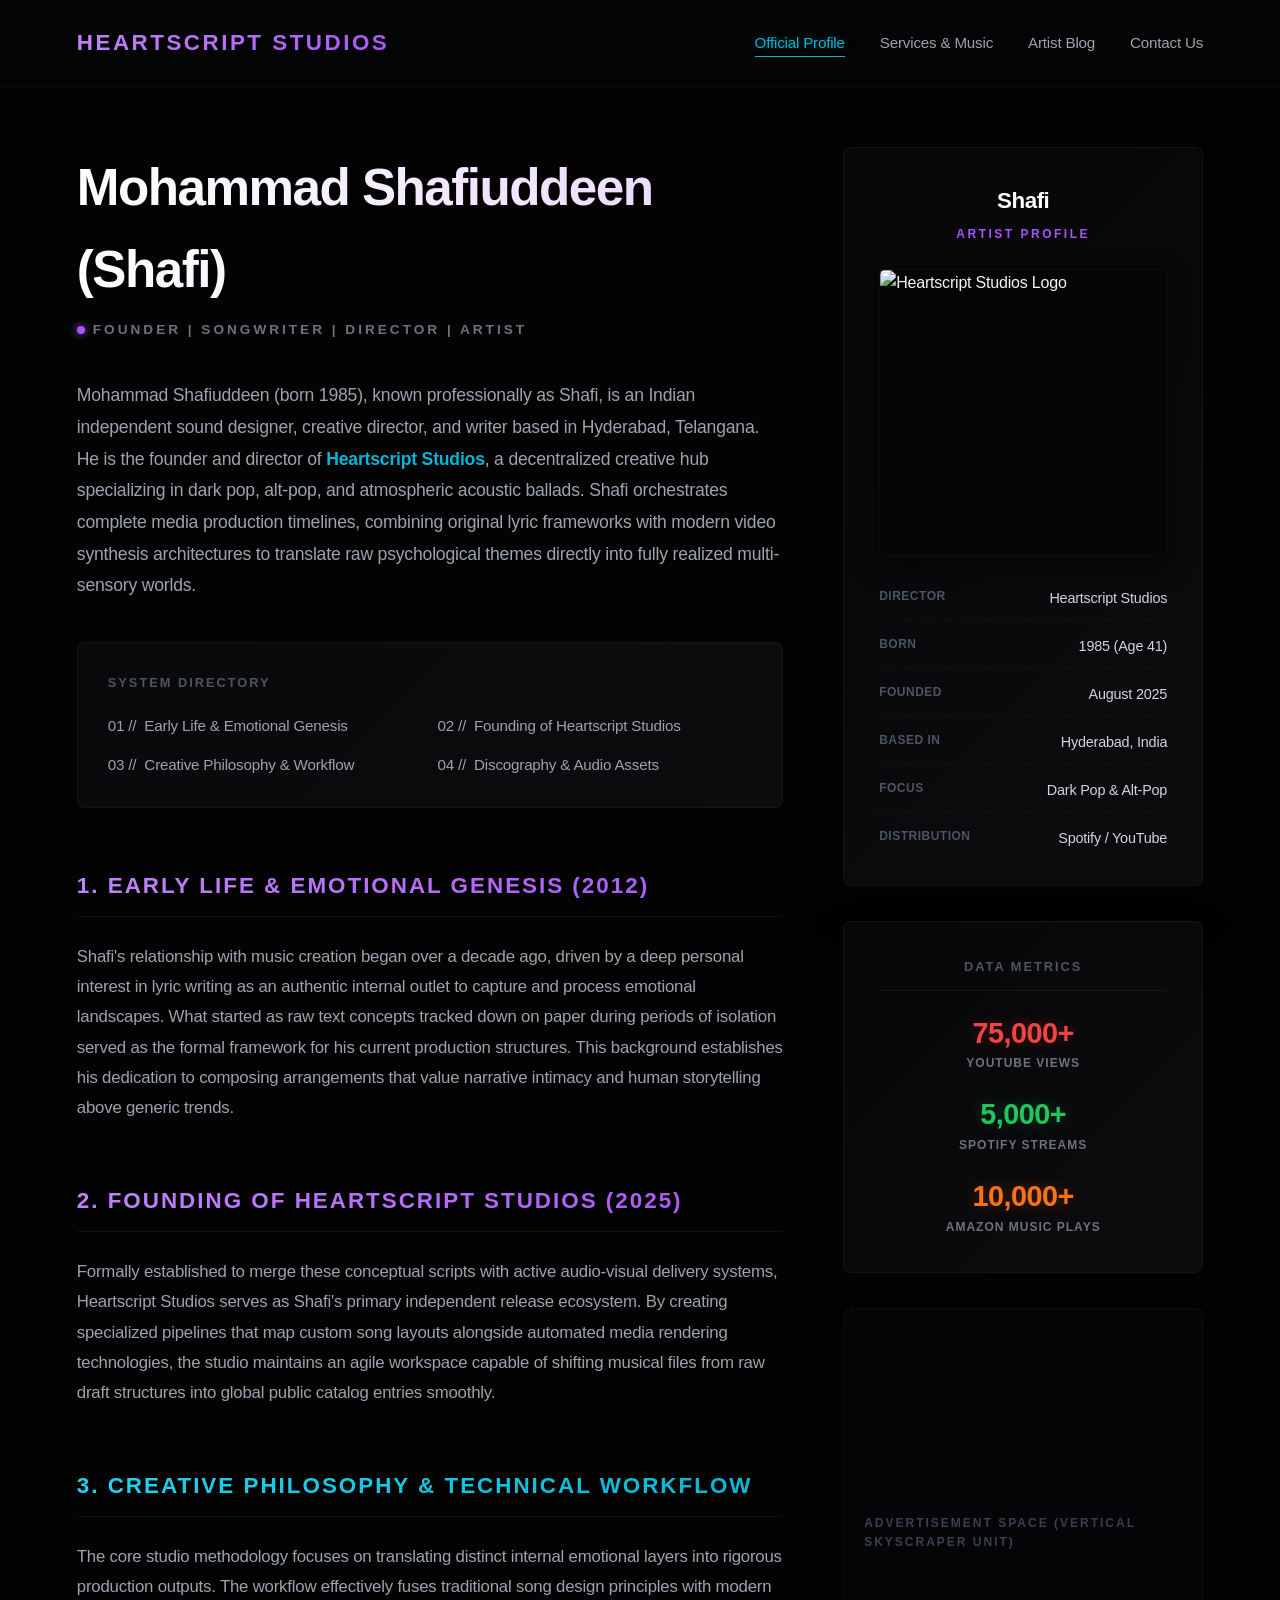
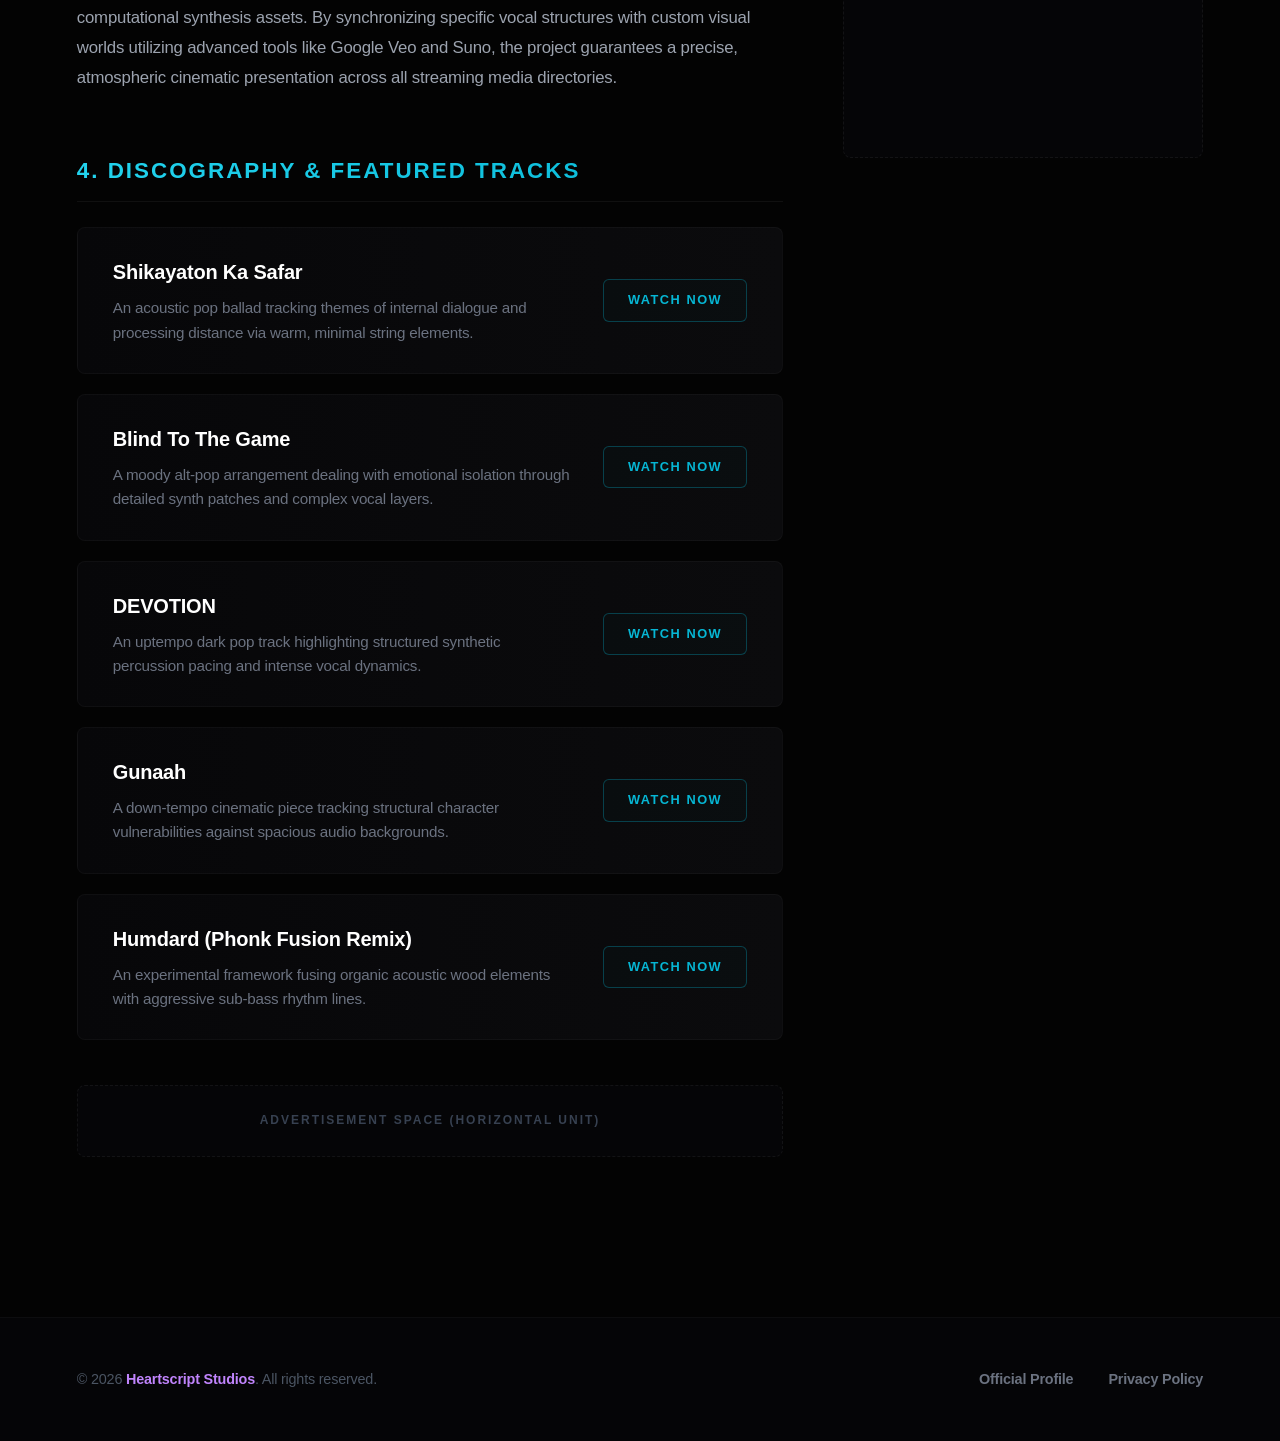
==== commit 58f15937: "Update index.html" ====
--- a/index.html
+++ b/index.html
@@ -16,33 +16,40 @@
             padding: 0;
         }
         body {
-            background-color: #000000;
-            color: #ffffff;
+            background-color: #030303;
+            color: #f3f4f6;
             font-family: -apple-system, BlinkMacSystemFont, "Segoe UI", Roboto, Helvetica, Arial, sans-serif;
             line-height: 1.6;
             width: 100%;
             overflow-x: hidden;
+            letter-spacing: -0.2px;
         }
         a {
             text-decoration: none;
             color: inherit;
         }
 
-        /* Premium Top Header Navigation bar */
+        /* Top Header Glow Navigation */
         header {
             display: flex;
             justify-content: space-between;
             align-items: center;
             padding: 25px 6%;
-            background-color: #000000;
-            border-bottom: 1px solid #141414;
+            background-color: rgba(5, 5, 5, 0.8);
+            backdrop-filter: blur(12px);
+            border-bottom: 1px solid rgba(255, 255, 255, 0.03);
             width: 100%;
+            position: sticky;
+            top: 0;
+            z-index: 100;
         }
         .logo {
-            color: #a855f7;
-            font-weight: 800;
-            font-size: 1.3rem;
-            letter-spacing: 2px;
+            background: linear-gradient(135deg, #c084fc, #a855f7);
+            -webkit-background-clip: text;
+            -webkit-text-fill-color: transparent;
+            font-weight: 900;
+            font-size: 1.4rem;
+            letter-spacing: 2.5px;
             text-transform: uppercase;
         }
         nav ul {
@@ -52,209 +59,273 @@
         }
         nav ul li a {
             font-size: 0.95rem;
-            color: #aaaaaa;
+            color: #9ca3af;
             font-weight: 500;
-            transition: color 0.2s ease;
+            transition: all 0.3s cubic-bezier(0.4, 0, 0.2, 1);
+            padding: 6px 0;
+            position: relative;
+        }
+        nav ul li a::after {
+            content: '';
+            position: absolute;
+            bottom: 0;
+            left: 0;
+            width: 0;
+            height: 1px;
+            background-color: #06b6d4;
+            transition: width 0.3s ease;
+        }
+        nav ul li a:hover::after, nav ul li a.active::after {
+            width: 100%;
         }
         nav ul li a:hover, nav ul li a.active {
             color: #06b6d4;
-        }
-
-        /* FLEXBOX MAIN STRUCTURAL WRAPPER */
+            text-shadow: 0 0 10px rgba(6, 182, 212, 0.4);
+        }
+
+        /* Flexbox Studio Dashboard Grid */
         .wrapper {
             width: 88%;
             max-width: 1350px;
-            margin: 50px auto 0 auto;
+            margin: 60px auto 0 auto;
             display: flex;
             flex-direction: row;
             justify-content: space-between;
             align-items: flex-start;
-            gap: 50px;
-            padding-bottom: 60px;
-        }
-
-        /* LEFT MAIN CONTENT AREA */
+            gap: 60px;
+            padding-bottom: 80px;
+        }
+
+        /* Left Main Panel Frame */
         .content-area {
             flex: 1;
             min-width: 0;
         }
         
-        /* RIGHT SIDEBAR PANEL */
+        /* Right Sidebar Panel Frame */
         .sidebar-panel {
-            width: 350px;
+            width: 360px;
             flex-shrink: 0;
             display: flex;
             flex-direction: column;
-            gap: 30px;
-        }
-
+            gap: 35px;
+        }
+
+        /* Hero Identity Display */
         .main-title {
-            font-size: 2.8rem;
-            font-weight: 800;
-            letter-spacing: -1px;
-            margin-bottom: 5px;
-            color: #ffffff;
+            font-size: 3.2rem;
+            font-weight: 900;
+            letter-spacing: -1.5px;
+            margin-bottom: 8px;
+            background: linear-gradient(to right, #ffffff, #e9d5ff);
+            -webkit-background-clip: text;
+            -webkit-text-fill-color: transparent;
         }
         .main-subtitle {
-            color: #555555;
-            font-size: 0.8rem;
-            text-transform: uppercase;
-            letter-spacing: 2px;
-            margin-bottom: 35px;
-            font-weight: 600;
+            color: #6b7280;
+            font-size: 0.85rem;
+            text-transform: uppercase;
+            letter-spacing: 3px;
+            margin-bottom: 40px;
+            font-weight: 700;
+            display: flex;
+            align-items: center;
+            gap: 8px;
+        }
+        .main-subtitle::before {
+            content: '';
+            width: 8px;
+            height: 8px;
+            background-color: #a855f7;
+            border-radius: 50%;
+            display: inline-block;
+            box-shadow: 0 0 8px #a855f7;
         }
         .bio-lead {
-            color: #cccccc;
-            font-size: 1.05rem;
-            line-height: 1.75;
-            margin-bottom: 30px;
+            color: #9ca3af;
+            font-size: 1.1rem;
+            line-height: 1.8;
+            margin-bottom: 40px;
         }
         .bio-lead a {
             color: #06b6d4;
-            border-bottom: 1px dashed #06b6d4;
-        }
-
-        /* Quick Navigation Box Layout */
+            font-weight: 600;
+            transition: all 0.2s ease;
+        }
+        .bio-lead a:hover {
+            text-shadow: 0 0 8px rgba(6, 182, 212, 0.5);
+        }
+
+        /* Cyber Style Index Box */
         .navigation-box {
-            background-color: #090909;
-            border: 1px solid #1a1a1a;
-            padding: 25px;
-            border-radius: 6px;
-            margin: 35px 0 45px 0;
-            width: 100%;
+            background: linear-gradient(135deg, #09090b, #0c0c0e);
+            border: 1px solid rgba(255, 255, 255, 0.04);
+            padding: 30px;
+            border-radius: 8px;
+            margin: 40px 0 50px 0;
+            box-shadow: inset 0 1px 0 rgba(255, 255, 255, 0.02);
         }
         .navigation-box-title {
-            font-size: 0.75rem;
-            text-transform: uppercase;
-            letter-spacing: 1.5px;
-            color: #555555;
-            margin-bottom: 15px;
-            font-weight: 700;
+            font-size: 0.8rem;
+            text-transform: uppercase;
+            letter-spacing: 2px;
+            color: #4b5563;
+            margin-bottom: 20px;
+            font-weight: 800;
         }
         .navigation-links {
             list-style: none;
+            display: grid;
+            grid-template-columns: 1fr 1fr;
+            gap: 15px;
         }
         .navigation-links li {
-            margin-bottom: 10px;
             font-size: 0.95rem;
         }
-        .navigation-links li:last-child {
-            margin-bottom: 0;
-        }
         .navigation-links li a {
+            color: #9ca3af;
+            display: flex;
+            align-items: center;
+            gap: 8px;
+            transition: all 0.3s ease;
+        }
+        .navigation-links li a:hover {
             color: #06b6d4;
-            transition: opacity 0.2s;
-        }
-        .navigation-links li a:hover {
-            opacity: 0.8;
+            transform: translateX(4px);
         }
 
         /* Section Headers */
         .block-header {
-            font-size: 1.3rem;
-            text-transform: uppercase;
-            letter-spacing: 1.5px;
-            margin-top: 50px;
-            margin-bottom: 22px;
-            border-bottom: 1px solid #161616;
-            padding-bottom: 10px;
-            font-weight: 700;
-            width: 100%;
-        }
-        .purple-accent { color: #a855f7; }
-        .cyan-accent { color: #06b6d4; }
+            font-size: 1.4rem;
+            text-transform: uppercase;
+            letter-spacing: 2px;
+            margin-top: 60px;
+            margin-bottom: 25px;
+            border-bottom: 1px solid rgba(255, 255, 255, 0.05);
+            padding-bottom: 12px;
+            font-weight: 800;
+        }
+        .purple-accent { 
+            background: linear-gradient(to right, #c084fc, #a855f7);
+            -webkit-background-clip: text;
+            -webkit-text-fill-color: transparent;
+        }
+        .cyan-accent { 
+            background: linear-gradient(to right, #22d3ee, #06b6d4);
+            -webkit-background-clip: text;
+            -webkit-text-fill-color: transparent;
+        }
 
         .body-paragraph {
-            color: #b5b5b5;
-            font-size: 1rem;
-            line-height: 1.75;
-            margin-bottom: 25px;
-            width: 100%;
-        }
-
-        /* Discography Rows Architecture */
+            color: #9ca3af;
+            font-size: 1.05rem;
+            line-height: 1.8;
+            margin-bottom: 30px;
+        }
+
+        /* Sleek Audio Catalog UI Cards */
         .media-row {
-            background-color: #080808;
-            border: 1px solid #181818;
-            padding: 24px 30px;
-            border-radius: 6px;
+            background: linear-gradient(to right, #070709, #0b0b0d);
+            border: 1px solid rgba(255, 255, 255, 0.03);
+            padding: 28px 35px;
+            border-radius: 8px;
             display: flex;
             justify-content: space-between;
             align-items: center;
             gap: 30px;
-            margin-bottom: 18px;
-            width: 100%;
+            margin-bottom: 20px;
+            transition: all 0.4s cubic-bezier(0.4, 0, 0.2, 1);
+        }
+        .media-row:hover {
+            border-color: rgba(168, 85, 247, 0.2);
+            box-shadow: 0 10px 30px rgba(168, 85, 247, 0.04), inset 0 1px 0 rgba(255, 255, 255, 0.02);
+            transform: translateY(-2px);
         }
         .media-details h4 {
-            font-size: 1.15rem;
-            color: #a855f7;
-            margin-bottom: 6px;
-            font-weight: 600;
+            font-size: 1.25rem;
+            color: #ffffff;
+            margin-bottom: 8px;
+            font-weight: 700;
+            transition: color 0.3s ease;
+        }
+        .media-row:hover .media-details h4 {
+            color: #c084fc;
         }
         .media-details p {
-            color: #999999;
+            color: #6b7280;
             font-size: 0.95rem;
-            line-height: 1.5;
-        }
-        .media-action-btn {
-            border: 1px solid #06b6d4;
+            line-height: 1.6;
+        }
+        
+        /* FIXED: Action Links Styled as Premium Buttons */
+        .media-action-link {
+            border: 1px solid rgba(6, 182, 212, 0.3);
             color: #06b6d4;
-            padding: 9px 20px;
-            border-radius: 4px;
+            padding: 10px 24px;
+            border-radius: 6px;
             font-size: 0.8rem;
             font-weight: 700;
             text-transform: uppercase;
-            letter-spacing: 1px;
+            letter-spacing: 1.5px;
             white-space: nowrap;
-            transition: background-color 0.2s, color 0.2s;
-            background: transparent;
-            cursor: pointer;
-        }
-        .media-action-btn:hover {
+            transition: all 0.3s cubic-bezier(0.4, 0, 0.2, 1);
+            background: rgba(6, 182, 212, 0.02);
+            display: inline-block;
+            text-align: center;
+        }
+        .media-action-link:hover {
             background-color: #06b6d4;
             color: #000000;
-        }
-
-        /* Right Sidebar Panel Cards */
+            box-shadow: 0 0 20px rgba(6, 182, 212, 0.4);
+            border-color: #06b6d4;
+        }
+
+        /* Glassmorphic Cyber Sidebar Panels */
         .profile-card {
-            background-color: #080808;
-            border: 1px solid #161616;
-            padding: 30px;
-            border-radius: 6px;
-            width: 100%;
+            background: linear-gradient(135deg, #070709, #0c0c0e);
+            border: 1px solid rgba(255, 255, 255, 0.04);
+            padding: 35px;
+            border-radius: 8px;
+            box-shadow: 0 20px 40px rgba(0, 0, 0, 0.3);
         }
         .profile-card-header {
             text-align: center;
-            margin-bottom: 20px;
+            margin-bottom: 25px;
         }
         .profile-card-header h3 {
-            font-size: 1.3rem;
+            font-size: 1.4rem;
             color: #ffffff;
-            font-weight: 700;
+            font-weight: 800;
+            letter-spacing: -0.5px;
         }
         .profile-card-header span {
             color: #a855f7;
             font-size: 0.75rem;
             text-transform: uppercase;
-            letter-spacing: 2px;
+            letter-spacing: 2.5px;
             display: block;
-            margin-top: 4px;
-            font-weight: 600;
+            margin-top: 6px;
+            font-weight: 700;
         }
         
         .avatar-box {
             width: 100%;
             aspect-ratio: 1;
-            background-color: #0c0c0c;
-            border: 1px solid #1c1c1c;
-            border-radius: 4px;
-            margin-bottom: 25px;
+            background-color: #050505;
+            border: 1px solid rgba(255, 255, 255, 0.03);
+            border-radius: 6px;
+            margin-bottom: 30px;
             overflow: hidden;
+            box-shadow: 0 10px 25px rgba(0, 0, 0, 0.5);
         }
         .avatar-box img {
             width: 100%;
             height: 100%;
             object-fit: cover;
+            transition: transform 0.5s ease;
+        }
+        .profile-card:hover .avatar-box img {
+            transform: scale(1.03);
         }
 
         .metadata-table {
@@ -262,11 +333,11 @@
             font-size: 0.9rem;
         }
         .metadata-table li {
-            margin-bottom: 12px;
+            margin-bottom: 14px;
             display: flex;
             justify-content: space-between;
-            border-bottom: 1px dashed #181818;
-            padding-bottom: 8px;
+            border-bottom: 1px dashed rgba(255, 255, 255, 0.04);
+            padding-bottom: 10px;
         }
         .metadata-table li:last-child {
             margin-bottom: 0;
@@ -274,92 +345,96 @@
             padding-bottom: 0;
         }
         .metadata-table li .label {
-            color: #555555;
-            font-weight: 600;
+            color: #4b5563;
+            font-weight: 700;
+            text-transform: uppercase;
+            font-size: 0.75rem;
+            letter-spacing: 0.5px;
         }
         .metadata-table li .val {
-            color: #dddddd;
+            color: #d1d5db;
             font-weight: 500;
-            text-align: right;
-        }
-
+        }
+
+        /* Milestone Metrics Container */
         .milestone-box {
-            background-color: #080808;
-            border: 1px solid #161616;
-            padding: 30px;
-            border-radius: 6px;
+            background: linear-gradient(135deg, #070709, #0c0c0e);
+            border: 1px solid rgba(255, 255, 255, 0.04);
+            padding: 35px;
+            border-radius: 8px;
+            box-shadow: 0 20px 40px rgba(0, 0, 0, 0.3);
+        }
+        .milestone-label {
+            font-size: 0.8rem;
+            text-transform: uppercase;
+            letter-spacing: 2px;
+            color: #4b5563;
+            margin-bottom: 25px;
+            font-weight: 800;
+            border-bottom: 1px solid rgba(255, 255, 255, 0.05);
+            padding-bottom: 12px;
             text-align: center;
-            width: 100%;
-        }
-        .milestone-label {
-            font-size: 0.75rem;
-            text-transform: uppercase;
-            letter-spacing: 1.5px;
-            color: #555555;
-            margin-bottom: 20px;
-            font-weight: 700;
-            border-bottom: 1px solid #161616;
-            padding-bottom: 8px;
         }
         .milestone-group {
-            margin-bottom: 20px;
+            margin-bottom: 24px;
+            text-align: center;
         }
         .milestone-group:last-child {
             margin-bottom: 0;
         }
         .milestone-value {
-            font-size: 1.6rem;
+            font-size: 1.8rem;
             font-weight: 900;
             letter-spacing: -0.5px;
+            line-height: 1.2;
         }
         .milestone-subtext {
             font-size: 0.75rem;
-            color: #555555;
-            margin-top: 2px;
-            text-transform: uppercase;
-            letter-spacing: 0.5px;
-        }
-
-        /* AD PLACEMENT STYLING */
+            color: #6b7280;
+            margin-top: 4px;
+            text-transform: uppercase;
+            letter-spacing: 1px;
+            font-weight: 600;
+        }
+
+        /* Ad Wireframes */
         .horizontal-ad {
-            background-color: #050505;
-            border: 1px dashed #222222;
-            padding: 20px;
+            background-color: #050507;
+            border: 1px dashed rgba(255, 255, 255, 0.06);
+            padding: 25px;
             text-align: center;
-            color: #444444;
+            color: #374151;
             font-size: 0.75rem;
             text-transform: uppercase;
             letter-spacing: 2px;
-            border-radius: 6px;
-            margin-top: 35px;
+            border-radius: 8px;
+            margin-top: 45px;
+            font-weight: 700;
+        }
+        .sidebar-ad-box {
+            background-color: #050507;
+            border: 1px dashed rgba(255, 255, 255, 0.06);
             width: 100%;
-        }
-        
-        /* NEW RIGHT SIDE VERTICAL SKYSCRAPER AD CONTAINER */
-        .sidebar-ad-box {
-            background-color: #050505;
-            border: 1px dashed #222222;
-            width: 100%;
-            height: 450px; /* Perfect height to absorb the empty vertical tracking space */
-            border-radius: 6px;
+            height: 450px;
+            border-radius: 8px;
             display: flex;
             align-items: center;
             justify-content: center;
-            color: #444444;
+            color: #374151;
             font-size: 0.75rem;
             text-transform: uppercase;
             letter-spacing: 2px;
-            text-align: center;
+            font-weight: 700;
             padding: 20px;
         }
 
-        /* RE-ENGINEERED PREMIUM STUDIO FOOTER */
+        /* High-End Widescreen Compliant Studio Footer */
         footer {
-            background-color: #070707;
-            border-top: 1px solid #141414;
-            padding: 40px 0;
+            background-color: #050507;
+            border-top: 1px solid rgba(255, 255, 255, 0.03);
+            padding: 50px 0;
             width: 100%;
-            margin-top: 50px;
+            margin-top: 80px;
         }
         .footer-container {
             width: 88%;
@@ -370,43 +445,43 @@
             align-items: center;
         }
         .footer-copyright {
-            color: #666666;
-            font-size: 0.9rem;
-            font-weight: 400;
-        }
-        .footer-brand-name {
-            color: #a855f7;
-            font-weight: 700;
-        }
-        .footer-nav {
-            display: flex;
-            gap: 30px;
-        }
-        .footer-nav a {
-            color: #888888;
+            color: #4b5563;
             font-size: 0.9rem;
             font-weight: 500;
-            transition: color 0.2s ease;
+        }
+        .footer-brand-name {
+            color: #c084fc;
+            font-weight: 700;
+        }
+        .footer-nav {
+            display: flex;
+            gap: 35px;
+        }
+        .footer-nav a {
+            color: #6b7280;
+            font-size: 0.9rem;
+            font-weight: 600;
+            transition: color 0.3s ease;
         }
         .footer-nav a:hover {
             color: #06b6d4;
         }
 
-        /* Responsive Layout Updates */
+        /* Fluid Layout Responsive Configurations */
         @media (max-width: 992px) {
             .wrapper {
                 flex-direction: column;
                 align-items: center;
                 width: 90%;
-                gap: 40px;
-                margin-top: 30px;
+                gap: 50px;
+                margin-top: 40px;
             }
             .content-area {
                 width: 100%;
             }
             .sidebar-panel {
                 width: 100%;
-                max-width: 400px;
+                max-width: 420px;
             }
             .sidebar-ad-box {
                 height: 250px;
@@ -415,14 +490,19 @@
                 flex-direction: column;
                 gap: 20px;
                 text-align: center;
+                padding: 20px 6%;
             }
             .main-title {
-                font-size: 2.2rem;
+                font-size: 2.5rem;
             }
             .footer-container {
                 flex-direction: column;
-                gap: 20px;
+                gap: 25px;
                 text-align: center;
+            }
+            .navigation-links {
+                grid-template-columns: 1fr;
+                gap: 10px;
             }
         }
     </style>
@@ -442,10 +522,10 @@
         </nav>
     </header>
 
-    <!-- Main Flexbox Wrapper -->
+    <!-- Main Flexbox Wrapper Framework -->
     <div class="wrapper">
         
-        <!-- Left Main Content Column -->
+        <!-- Left Column -->
         <main class="content-area">
             <h1 class="main-title">Mohammad Shafiuddeen (Shafi)</h1>
             <p class="main-subtitle">Founder | Songwriter | Director | Artist</p>
@@ -454,14 +534,14 @@
                 Mohammad Shafiuddeen (born 1985), known professionally as Shafi, is an Indian independent sound designer, creative director, and writer based in Hyderabad, Telangana. He is the founder and director of <a href="portfolio.html">Heartscript Studios</a>, a decentralized creative hub specializing in dark pop, alt-pop, and atmospheric acoustic ballads. Shafi orchestrates complete media production timelines, combining original lyric frameworks with modern video synthesis architectures to translate raw psychological themes directly into fully realized multi-sensory worlds.
             </p>
 
-            <!-- Table of Contents Quick Nav -->
+            <!-- Table of Contents Directory -->
             <div class="navigation-box">
-                <div class="navigation-box-title">Quick Navigation</div>
+                <div class="navigation-box-title">System Directory</div>
                 <ul class="navigation-links">
-                    <li><a href="#early-life">1. Early Life & Emotional Genesis (2012)</a></li>
-                    <li><a href="#founding">2. Founding of Heartscript Studios (2025)</a></li>
-                    <li><a href="#philosophy">3. Creative Philosophy & Technical Workflow</a></li>
-                    <li><a href="#discography">4. Discography & Featured Tracks</a></li>
+                    <li><a href="#early-life"><span>01 //</span> Early Life & Emotional Genesis</a></li>
+                    <li><a href="#founding"><span>02 //</span> Founding of Heartscript Studios</a></li>
+                    <li><a href="#philosophy"><span>03 //</span> Creative Philosophy & Workflow</a></li>
+                    <li><a href="#discography"><span>04 //</span> Discography & Audio Assets</a></li>
                 </ul>
             </div>
 
@@ -486,44 +566,49 @@
             <!-- Section 4 -->
             <h2 id="discography" class="block-header cyan-accent">4. Discography & Featured Tracks</h2>
             
+            <!-- FIXED LINK 1: Replace placeholder with exact track link if needed -->
             <div class="media-row">
                 <div class="media-details">
                     <h4>Shikayaton Ka Safar</h4>
                     <p>An acoustic pop ballad tracking themes of internal dialogue and processing distance via warm, minimal string elements.</p>
                 </div>
-                <button class="media-action-btn">Listen Now</button>
-            </div>
-
+                <a href="https://www.youtube.com/@HeartscriptStudios" target="_blank" class="media-action-link">Watch Now</a>
+            </div>
+
+            <!-- FIXED LINK 2 -->
             <div class="media-row">
                 <div class="media-details">
                     <h4>Blind To The Game</h4>
                     <p>A moody alt-pop arrangement dealing with emotional isolation through detailed synth patches and complex vocal layers.</p>
                 </div>
-                <button class="media-action-btn">Listen Now</button>
-            </div>
-
+                <a href="https://www.youtube.com/@HeartscriptStudios" target="_blank" class="media-action-link">Watch Now</a>
+            </div>
+
+            <!-- FIXED LINK 3 -->
             <div class="media-row">
                 <div class="media-details">
                     <h4>DEVOTION</h4>
                     <p>An uptempo dark pop track highlighting structured synthetic percussion pacing and intense vocal dynamics.</p>
                 </div>
-                <button class="media-action-btn">Listen Now</button>
-            </div>
-
+                <a href="https://www.youtube.com/@HeartscriptStudios" target="_blank" class="media-action-link">Watch Now</a>
+            </div>
+
+            <!-- FIXED LINK 4 -->
             <div class="media-row">
                 <div class="media-details">
                     <h4>Gunaah</h4>
                     <p>A down-tempo cinematic piece tracking structural character vulnerabilities against spacious audio backgrounds.</p>
                 </div>
-                <button class="media-action-btn">Listen Now</button>
-            </div>
-
+                <a href="https://www.youtube.com/@HeartscriptStudios" target="_blank" class="media-action-link">Watch Now</a>
+            </div>
+
+            <!-- FIXED LINK 5 -->
             <div class="media-row">
                 <div class="media-details">
                     <h4>Humdard (Phonk Fusion Remix)</h4>
                     <p>An experimental framework fusing organic acoustic wood elements with aggressive sub-bass rhythm lines.</p>
                 </div>
-                <button class="media-action-btn">Listen Now</button>
+                <a href="https://www.youtube.com/@HeartscriptStudios" target="_blank" class="media-action-link">Watch Now</a>
             </div>
 
             <!-- Bottom Horizontal Ad Unit -->
@@ -533,10 +618,10 @@
 
         </main>
 
-        <!-- Right Column: Sidebar Panels Section -->
+        <!-- Right Side Sidebar Column -->
         <aside class="sidebar-panel">
             
-            <!-- Artist Profile Metadata Block -->
+            <!-- Profile Metadata Card -->
             <div class="profile-card">
                 <div class="profile-card-header">
                     <h3>Shafi</h3>
@@ -557,27 +642,27 @@
                 </ul>
             </div>
 
-            <!-- THREE PLATFORM MILESTONE TRACKER CARD -->
+            <!-- Metrics Box -->
             <div class="milestone-box">
-                <div class="milestone-label">Streaming Milestones</div>
+                <div class="milestone-label">Data Metrics</div>
                 
                 <div class="milestone-group">
-                    <div class="milestone-value" style="color: #ff0000;">75,000+</div>
+                    <div class="milestone-value" style="color: #ef4444; text-shadow: 0 0 15px rgba(239, 68, 68, 0.3);">75,000+</div>
                     <div class="milestone-subtext">YouTube Views</div>
                 </div>
 
                 <div class="milestone-group">
-                    <div class="milestone-value" style="color: #1ed760;">5,000+</div>
+                    <div class="milestone-value" style="color: #22c55e; text-shadow: 0 0 15px rgba(34, 197, 94, 0.3);">5,000+</div>
                     <div class="milestone-subtext">Spotify Streams</div>
                 </div>
 
                 <div class="milestone-group">
-                    <div class="milestone-value" style="color: #ff9900;">10,000+</div>
+                    <div class="milestone-value" style="color: #f97316; text-shadow: 0 0 15px rgba(249, 115, 22, 0.3);">10,000+</div>
                     <div class="milestone-subtext">Amazon Music Plays</div>
                 </div>
             </div>
 
-            <!-- NEW: Right-Side Sidebar Ad Box (Utilizing Wasted Empty Space) -->
+            <!-- Vertical Skyscraper Ad Wireframe -->
             <div class="sidebar-ad-box">
                 Advertisement Space (Vertical Skyscraper Unit)
             </div>
@@ -586,11 +671,11 @@
 
     </div>
 
-    <!-- RE-ENGINEERED HIGH-END PROFESSIONAL FOOTER -->
+    <!-- Compliant Studio Footer -->
     <footer>
         <div class="footer-container">
             <div class="footer-copyright">
-                © 2026 <span class="footer-brand-name">Heartscript Studios</span>. All rights reserved.
+                &copy; 2026 <span class="footer-brand-name">Heartscript Studios</span>. All rights reserved.
             </div>
             <div class="footer-nav">
                 <a href="index.html">Official Profile</a>
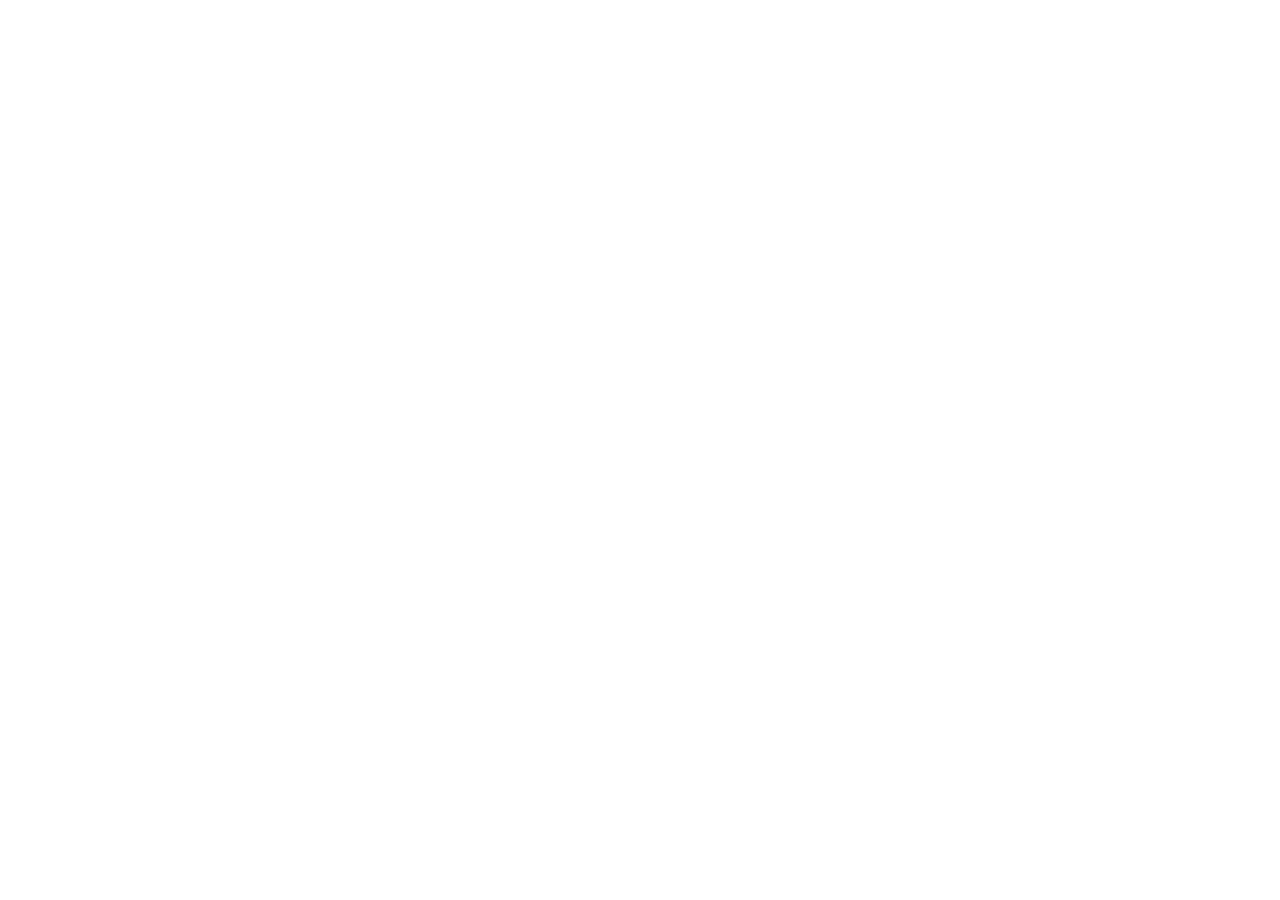
==== commit e415ea4e: "Add files via upload" ====
--- a/index.html
+++ b/index.html
@@ -1,688 +1,14 @@
-<!DOCTYPE html>
+<!doctype html>
 <html lang="en">
-<head>
-    <meta charset="UTF-8">
-    <meta name="viewport" content="width=device-width, initial-scale=1.0">
-    <title>Official Profile | Heartscript Studios</title>
-    
-    <!-- REQUIRED GOOGLE ADSENSE CODE AREA -->
+  <head>
+    <meta charset="UTF-8" />
+    <meta name="viewport" content="width=device-width, initial-scale=1.0" />
+    <title>Heartscript Studios</title>
     <script async src="https://pagead2.googlesyndication.com/pagead/js/adsbygoogle.js?client=ca-pub-XXXXXXXXXXXXXXXX" crossorigin="anonymous"></script>
+  </head>
+  <body class="bg-black text-gray-300 antialiased selection:bg-purple-500/30">
+    <div id="root"></div>
+    <script type="module" src="/src/main.tsx"></script>
+  </body>
+</html>
 
-    <style>
-        /* Core Reset & Global Dark Theme Styling */
-        * {
-            box-sizing: border-box;
-            margin: 0;
-            padding: 0;
-        }
-        body {
-            background-color: #030303;
-            color: #f3f4f6;
-            font-family: -apple-system, BlinkMacSystemFont, "Segoe UI", Roboto, Helvetica, Arial, sans-serif;
-            line-height: 1.6;
-            width: 100%;
-            overflow-x: hidden;
-            letter-spacing: -0.2px;
-        }
-        a {
-            text-decoration: none;
-            color: inherit;
-        }
-
-        /* Top Header Glow Navigation */
-        header {
-            display: flex;
-            justify-content: space-between;
-            align-items: center;
-            padding: 25px 6%;
-            background-color: rgba(5, 5, 5, 0.8);
-            backdrop-filter: blur(12px);
-            border-bottom: 1px solid rgba(255, 255, 255, 0.03);
-            width: 100%;
-            position: sticky;
-            top: 0;
-            z-index: 100;
-        }
-        .logo {
-            background: linear-gradient(135deg, #c084fc, #a855f7);
-            -webkit-background-clip: text;
-            -webkit-text-fill-color: transparent;
-            font-weight: 900;
-            font-size: 1.4rem;
-            letter-spacing: 2.5px;
-            text-transform: uppercase;
-        }
-        nav ul {
-            display: flex;
-            list-style: none;
-            gap: 35px;
-        }
-        nav ul li a {
-            font-size: 0.95rem;
-            color: #9ca3af;
-            font-weight: 500;
-            transition: all 0.3s cubic-bezier(0.4, 0, 0.2, 1);
-            padding: 6px 0;
-            position: relative;
-        }
-        nav ul li a::after {
-            content: '';
-            position: absolute;
-            bottom: 0;
-            left: 0;
-            width: 0;
-            height: 1px;
-            background-color: #06b6d4;
-            transition: width 0.3s ease;
-        }
-        nav ul li a:hover::after, nav ul li a.active::after {
-            width: 100%;
-        }
-        nav ul li a:hover, nav ul li a.active {
-            color: #06b6d4;
-            text-shadow: 0 0 10px rgba(6, 182, 212, 0.4);
-        }
-
-        /* Flexbox Studio Dashboard Grid */
-        .wrapper {
-            width: 88%;
-            max-width: 1350px;
-            margin: 60px auto 0 auto;
-            display: flex;
-            flex-direction: row;
-            justify-content: space-between;
-            align-items: flex-start;
-            gap: 60px;
-            padding-bottom: 80px;
-        }
-
-        /* Left Main Panel Frame */
-        .content-area {
-            flex: 1;
-            min-width: 0;
-        }
-        
-        /* Right Sidebar Panel Frame */
-        .sidebar-panel {
-            width: 360px;
-            flex-shrink: 0;
-            display: flex;
-            flex-direction: column;
-            gap: 35px;
-        }
-
-        /* Hero Identity Display */
-        .main-title {
-            font-size: 3.2rem;
-            font-weight: 900;
-            letter-spacing: -1.5px;
-            margin-bottom: 8px;
-            background: linear-gradient(to right, #ffffff, #e9d5ff);
-            -webkit-background-clip: text;
-            -webkit-text-fill-color: transparent;
-        }
-        .main-subtitle {
-            color: #6b7280;
-            font-size: 0.85rem;
-            text-transform: uppercase;
-            letter-spacing: 3px;
-            margin-bottom: 40px;
-            font-weight: 700;
-            display: flex;
-            align-items: center;
-            gap: 8px;
-        }
-        .main-subtitle::before {
-            content: '';
-            width: 8px;
-            height: 8px;
-            background-color: #a855f7;
-            border-radius: 50%;
-            display: inline-block;
-            box-shadow: 0 0 8px #a855f7;
-        }
-        .bio-lead {
-            color: #9ca3af;
-            font-size: 1.1rem;
-            line-height: 1.8;
-            margin-bottom: 40px;
-        }
-        .bio-lead a {
-            color: #06b6d4;
-            font-weight: 600;
-            transition: all 0.2s ease;
-        }
-        .bio-lead a:hover {
-            text-shadow: 0 0 8px rgba(6, 182, 212, 0.5);
-        }
-
-        /* Cyber Style Index Box */
-        .navigation-box {
-            background: linear-gradient(135deg, #09090b, #0c0c0e);
-            border: 1px solid rgba(255, 255, 255, 0.04);
-            padding: 30px;
-            border-radius: 8px;
-            margin: 40px 0 50px 0;
-            box-shadow: inset 0 1px 0 rgba(255, 255, 255, 0.02);
-        }
-        .navigation-box-title {
-            font-size: 0.8rem;
-            text-transform: uppercase;
-            letter-spacing: 2px;
-            color: #4b5563;
-            margin-bottom: 20px;
-            font-weight: 800;
-        }
-        .navigation-links {
-            list-style: none;
-            display: grid;
-            grid-template-columns: 1fr 1fr;
-            gap: 15px;
-        }
-        .navigation-links li {
-            font-size: 0.95rem;
-        }
-        .navigation-links li a {
-            color: #9ca3af;
-            display: flex;
-            align-items: center;
-            gap: 8px;
-            transition: all 0.3s ease;
-        }
-        .navigation-links li a:hover {
-            color: #06b6d4;
-            transform: translateX(4px);
-        }
-
-        /* Section Headers */
-        .block-header {
-            font-size: 1.4rem;
-            text-transform: uppercase;
-            letter-spacing: 2px;
-            margin-top: 60px;
-            margin-bottom: 25px;
-            border-bottom: 1px solid rgba(255, 255, 255, 0.05);
-            padding-bottom: 12px;
-            font-weight: 800;
-        }
-        .purple-accent { 
-            background: linear-gradient(to right, #c084fc, #a855f7);
-            -webkit-background-clip: text;
-            -webkit-text-fill-color: transparent;
-        }
-        .cyan-accent { 
-            background: linear-gradient(to right, #22d3ee, #06b6d4);
-            -webkit-background-clip: text;
-            -webkit-text-fill-color: transparent;
-        }
-
-        .body-paragraph {
-            color: #9ca3af;
-            font-size: 1.05rem;
-            line-height: 1.8;
-            margin-bottom: 30px;
-        }
-
-        /* Sleek Audio Catalog UI Cards */
-        .media-row {
-            background: linear-gradient(to right, #070709, #0b0b0d);
-            border: 1px solid rgba(255, 255, 255, 0.03);
-            padding: 28px 35px;
-            border-radius: 8px;
-            display: flex;
-            justify-content: space-between;
-            align-items: center;
-            gap: 30px;
-            margin-bottom: 20px;
-            transition: all 0.4s cubic-bezier(0.4, 0, 0.2, 1);
-        }
-        .media-row:hover {
-            border-color: rgba(168, 85, 247, 0.2);
-            box-shadow: 0 10px 30px rgba(168, 85, 247, 0.04), inset 0 1px 0 rgba(255, 255, 255, 0.02);
-            transform: translateY(-2px);
-        }
-        .media-details h4 {
-            font-size: 1.25rem;
-            color: #ffffff;
-            margin-bottom: 8px;
-            font-weight: 700;
-            transition: color 0.3s ease;
-        }
-        .media-row:hover .media-details h4 {
-            color: #c084fc;
-        }
-        .media-details p {
-            color: #6b7280;
-            font-size: 0.95rem;
-            line-height: 1.6;
-        }
-        
-        /* FIXED: Action Links Styled as Premium Buttons */
-        .media-action-link {
-            border: 1px solid rgba(6, 182, 212, 0.3);
-            color: #06b6d4;
-            padding: 10px 24px;
-            border-radius: 6px;
-            font-size: 0.8rem;
-            font-weight: 700;
-            text-transform: uppercase;
-            letter-spacing: 1.5px;
-            white-space: nowrap;
-            transition: all 0.3s cubic-bezier(0.4, 0, 0.2, 1);
-            background: rgba(6, 182, 212, 0.02);
-            display: inline-block;
-            text-align: center;
-        }
-        .media-action-link:hover {
-            background-color: #06b6d4;
-            color: #000000;
-            box-shadow: 0 0 20px rgba(6, 182, 212, 0.4);
-            border-color: #06b6d4;
-        }
-
-        /* Glassmorphic Cyber Sidebar Panels */
-        .profile-card {
-            background: linear-gradient(135deg, #070709, #0c0c0e);
-            border: 1px solid rgba(255, 255, 255, 0.04);
-            padding: 35px;
-            border-radius: 8px;
-            box-shadow: 0 20px 40px rgba(0, 0, 0, 0.3);
-        }
-        .profile-card-header {
-            text-align: center;
-            margin-bottom: 25px;
-        }
-        .profile-card-header h3 {
-            font-size: 1.4rem;
-            color: #ffffff;
-            font-weight: 800;
-            letter-spacing: -0.5px;
-        }
-        .profile-card-header span {
-            color: #a855f7;
-            font-size: 0.75rem;
-            text-transform: uppercase;
-            letter-spacing: 2.5px;
-            display: block;
-            margin-top: 6px;
-            font-weight: 700;
-        }
-        
-        .avatar-box {
-            width: 100%;
-            aspect-ratio: 1;
-            background-color: #050505;
-            border: 1px solid rgba(255, 255, 255, 0.03);
-            border-radius: 6px;
-            margin-bottom: 30px;
-            overflow: hidden;
-            box-shadow: 0 10px 25px rgba(0, 0, 0, 0.5);
-        }
-        .avatar-box img {
-            width: 100%;
-            height: 100%;
-            object-fit: cover;
-            transition: transform 0.5s ease;
-        }
-        .profile-card:hover .avatar-box img {
-            transform: scale(1.03);
-        }
-
-        .metadata-table {
-            list-style: none;
-            font-size: 0.9rem;
-        }
-        .metadata-table li {
-            margin-bottom: 14px;
-            display: flex;
-            justify-content: space-between;
-            border-bottom: 1px dashed rgba(255, 255, 255, 0.04);
-            padding-bottom: 10px;
-        }
-        .metadata-table li:last-child {
-            margin-bottom: 0;
-            border-bottom: none;
-            padding-bottom: 0;
-        }
-        .metadata-table li .label {
-            color: #4b5563;
-            font-weight: 700;
-            text-transform: uppercase;
-            font-size: 0.75rem;
-            letter-spacing: 0.5px;
-        }
-        .metadata-table li .val {
-            color: #d1d5db;
-            font-weight: 500;
-        }
-
-        /* Milestone Metrics Container */
-        .milestone-box {
-            background: linear-gradient(135deg, #070709, #0c0c0e);
-            border: 1px solid rgba(255, 255, 255, 0.04);
-            padding: 35px;
-            border-radius: 8px;
-            box-shadow: 0 20px 40px rgba(0, 0, 0, 0.3);
-        }
-        .milestone-label {
-            font-size: 0.8rem;
-            text-transform: uppercase;
-            letter-spacing: 2px;
-            color: #4b5563;
-            margin-bottom: 25px;
-            font-weight: 800;
-            border-bottom: 1px solid rgba(255, 255, 255, 0.05);
-            padding-bottom: 12px;
-            text-align: center;
-        }
-        .milestone-group {
-            margin-bottom: 24px;
-            text-align: center;
-        }
-        .milestone-group:last-child {
-            margin-bottom: 0;
-        }
-        .milestone-value {
-            font-size: 1.8rem;
-            font-weight: 900;
-            letter-spacing: -0.5px;
-            line-height: 1.2;
-        }
-        .milestone-subtext {
-            font-size: 0.75rem;
-            color: #6b7280;
-            margin-top: 4px;
-            text-transform: uppercase;
-            letter-spacing: 1px;
-            font-weight: 600;
-        }
-
-        /* Ad Wireframes */
-        .horizontal-ad {
-            background-color: #050507;
-            border: 1px dashed rgba(255, 255, 255, 0.06);
-            padding: 25px;
-            text-align: center;
-            color: #374151;
-            font-size: 0.75rem;
-            text-transform: uppercase;
-            letter-spacing: 2px;
-            border-radius: 8px;
-            margin-top: 45px;
-            font-weight: 700;
-        }
-        .sidebar-ad-box {
-            background-color: #050507;
-            border: 1px dashed rgba(255, 255, 255, 0.06);
-            width: 100%;
-            height: 450px;
-            border-radius: 8px;
-            display: flex;
-            align-items: center;
-            justify-content: center;
-            color: #374151;
-            font-size: 0.75rem;
-            text-transform: uppercase;
-            letter-spacing: 2px;
-            font-weight: 700;
-            padding: 20px;
-        }
-
-        /* High-End Widescreen Compliant Studio Footer */
-        footer {
-            background-color: #050507;
-            border-top: 1px solid rgba(255, 255, 255, 0.03);
-            padding: 50px 0;
-            width: 100%;
-            margin-top: 80px;
-        }
-        .footer-container {
-            width: 88%;
-            max-width: 1350px;
-            margin: 0 auto;
-            display: flex;
-            justify-content: space-between;
-            align-items: center;
-        }
-        .footer-copyright {
-            color: #4b5563;
-            font-size: 0.9rem;
-            font-weight: 500;
-        }
-        .footer-brand-name {
-            color: #c084fc;
-            font-weight: 700;
-        }
-        .footer-nav {
-            display: flex;
-            gap: 35px;
-        }
-        .footer-nav a {
-            color: #6b7280;
-            font-size: 0.9rem;
-            font-weight: 600;
-            transition: color 0.3s ease;
-        }
-        .footer-nav a:hover {
-            color: #06b6d4;
-        }
-
-        /* Fluid Layout Responsive Configurations */
-        @media (max-width: 992px) {
-            .wrapper {
-                flex-direction: column;
-                align-items: center;
-                width: 90%;
-                gap: 50px;
-                margin-top: 40px;
-            }
-            .content-area {
-                width: 100%;
-            }
-            .sidebar-panel {
-                width: 100%;
-                max-width: 420px;
-            }
-            .sidebar-ad-box {
-                height: 250px;
-            }
-            header {
-                flex-direction: column;
-                gap: 20px;
-                text-align: center;
-                padding: 20px 6%;
-            }
-            .main-title {
-                font-size: 2.5rem;
-            }
-            .footer-container {
-                flex-direction: column;
-                gap: 25px;
-                text-align: center;
-            }
-            .navigation-links {
-                grid-template-columns: 1fr;
-                gap: 10px;
-            }
-        }
-    </style>
-</head>
-<body>
-
-    <!-- Header Navigation Section -->
-    <header>
-        <div class="logo">Heartscript Studios</div>
-        <nav>
-            <ul>
-                <li><a href="index.html" class="active">Official Profile</a></li>
-                <li><a href="portfolio.html">Services & Music</a></li>
-                <li><a href="blog.html">Artist Blog</a></li>
-                <li><a href="contact.html">Contact Us</a></li>
-            </ul>
-        </nav>
-    </header>
-
-    <!-- Main Flexbox Wrapper Framework -->
-    <div class="wrapper">
-        
-        <!-- Left Column -->
-        <main class="content-area">
-            <h1 class="main-title">Mohammad Shafiuddeen (Shafi)</h1>
-            <p class="main-subtitle">Founder | Songwriter | Director | Artist</p>
-
-            <p class="bio-lead">
-                Mohammad Shafiuddeen (born 1985), known professionally as Shafi, is an Indian independent sound designer, creative director, and writer based in Hyderabad, Telangana. He is the founder and director of <a href="portfolio.html">Heartscript Studios</a>, a decentralized creative hub specializing in dark pop, alt-pop, and atmospheric acoustic ballads. Shafi orchestrates complete media production timelines, combining original lyric frameworks with modern video synthesis architectures to translate raw psychological themes directly into fully realized multi-sensory worlds.
-            </p>
-
-            <!-- Table of Contents Directory -->
-            <div class="navigation-box">
-                <div class="navigation-box-title">System Directory</div>
-                <ul class="navigation-links">
-                    <li><a href="#early-life"><span>01 //</span> Early Life & Emotional Genesis</a></li>
-                    <li><a href="#founding"><span>02 //</span> Founding of Heartscript Studios</a></li>
-                    <li><a href="#philosophy"><span>03 //</span> Creative Philosophy & Workflow</a></li>
-                    <li><a href="#discography"><span>04 //</span> Discography & Audio Assets</a></li>
-                </ul>
-            </div>
-
-            <!-- Section 1 -->
-            <h2 id="early-life" class="block-header purple-accent">1. Early Life & Emotional Genesis (2012)</h2>
-            <p class="body-paragraph">
-                Shafi's relationship with music creation began over a decade ago, driven by a deep personal interest in lyric writing as an authentic internal outlet to capture and process emotional landscapes. What started as raw text concepts tracked down on paper during periods of isolation served as the formal framework for his current production structures. This background establishes his dedication to composing arrangements that value narrative intimacy and human storytelling above generic trends.
-            </p>
-
-            <!-- Section 2 -->
-            <h2 id="founding" class="block-header purple-accent">2. Founding of Heartscript Studios (2025)</h2>
-            <p class="body-paragraph">
-                Formally established to merge these conceptual scripts with active audio-visual delivery systems, Heartscript Studios serves as Shafi's primary independent release ecosystem. By creating specialized pipelines that map custom song layouts alongside automated media rendering technologies, the studio maintains an agile workspace capable of shifting musical files from raw draft structures into global public catalog entries smoothly.
-            </p>
-
-            <!-- Section 3 -->
-            <h2 id="philosophy" class="block-header cyan-accent">3. Creative Philosophy & Technical Workflow</h2>
-            <p class="body-paragraph">
-                The core studio methodology focuses on translating distinct internal emotional layers into rigorous production outputs. The workflow effectively fuses traditional song design principles with modern computational synthesis assets. By synchronizing specific vocal structures with custom visual worlds utilizing advanced tools like Google Veo and Suno, the project guarantees a precise, atmospheric cinematic presentation across all streaming media directories.
-            </p>
-
-            <!-- Section 4 -->
-            <h2 id="discography" class="block-header cyan-accent">4. Discography & Featured Tracks</h2>
-            
-            <!-- FIXED LINK 1: Replace placeholder with exact track link if needed -->
-            <div class="media-row">
-                <div class="media-details">
-                    <h4>Shikayaton Ka Safar</h4>
-                    <p>An acoustic pop ballad tracking themes of internal dialogue and processing distance via warm, minimal string elements.</p>
-                </div>
-                <a href="https://www.youtube.com/@HeartscriptStudios" target="_blank" class="media-action-link">Watch Now</a>
-            </div>
-
-            <!-- FIXED LINK 2 -->
-            <div class="media-row">
-                <div class="media-details">
-                    <h4>Blind To The Game</h4>
-                    <p>A moody alt-pop arrangement dealing with emotional isolation through detailed synth patches and complex vocal layers.</p>
-                </div>
-                <a href="https://www.youtube.com/@HeartscriptStudios" target="_blank" class="media-action-link">Watch Now</a>
-            </div>
-
-            <!-- FIXED LINK 3 -->
-            <div class="media-row">
-                <div class="media-details">
-                    <h4>DEVOTION</h4>
-                    <p>An uptempo dark pop track highlighting structured synthetic percussion pacing and intense vocal dynamics.</p>
-                </div>
-                <a href="https://www.youtube.com/@HeartscriptStudios" target="_blank" class="media-action-link">Watch Now</a>
-            </div>
-
-            <!-- FIXED LINK 4 -->
-            <div class="media-row">
-                <div class="media-details">
-                    <h4>Gunaah</h4>
-                    <p>A down-tempo cinematic piece tracking structural character vulnerabilities against spacious audio backgrounds.</p>
-                </div>
-                <a href="https://www.youtube.com/@HeartscriptStudios" target="_blank" class="media-action-link">Watch Now</a>
-            </div>
-
-            <!-- FIXED LINK 5 -->
-            <div class="media-row">
-                <div class="media-details">
-                    <h4>Humdard (Phonk Fusion Remix)</h4>
-                    <p>An experimental framework fusing organic acoustic wood elements with aggressive sub-bass rhythm lines.</p>
-                </div>
-                <a href="https://www.youtube.com/@HeartscriptStudios" target="_blank" class="media-action-link">Watch Now</a>
-            </div>
-
-            <!-- Bottom Horizontal Ad Unit -->
-            <div class="horizontal-ad">
-                Advertisement Space (Horizontal Unit)
-            </div>
-
-        </main>
-
-        <!-- Right Side Sidebar Column -->
-        <aside class="sidebar-panel">
-            
-            <!-- Profile Metadata Card -->
-            <div class="profile-card">
-                <div class="profile-card-header">
-                    <h3>Shafi</h3>
-                    <span>Artist Profile</span>
-                </div>
-                
-                <div class="avatar-box">
-                    <img src="logo.jpg" alt="Heartscript Studios Logo">
-                </div>
-
-                <ul class="metadata-table">
-                    <li><span class="label">Director</span> <span class="val">Heartscript Studios</span></li>
-                    <li><span class="label">Born</span> <span class="val">1985 (Age 41)</span></li>
-                    <li><span class="label">Founded</span> <span class="val">August 2025</span></li>
-                    <li><span class="label">Based In</span> <span class="val">Hyderabad, India</span></li>
-                    <li><span class="label">Focus</span> <span class="val">Dark Pop & Alt-Pop</span></li>
-                    <li><span class="label">Distribution</span> <span class="val">Spotify / YouTube</span></li>
-                </ul>
-            </div>
-
-            <!-- Metrics Box -->
-            <div class="milestone-box">
-                <div class="milestone-label">Data Metrics</div>
-                
-                <div class="milestone-group">
-                    <div class="milestone-value" style="color: #ef4444; text-shadow: 0 0 15px rgba(239, 68, 68, 0.3);">75,000+</div>
-                    <div class="milestone-subtext">YouTube Views</div>
-                </div>
-
-                <div class="milestone-group">
-                    <div class="milestone-value" style="color: #22c55e; text-shadow: 0 0 15px rgba(34, 197, 94, 0.3);">5,000+</div>
-                    <div class="milestone-subtext">Spotify Streams</div>
-                </div>
-
-                <div class="milestone-group">
-                    <div class="milestone-value" style="color: #f97316; text-shadow: 0 0 15px rgba(249, 115, 22, 0.3);">10,000+</div>
-                    <div class="milestone-subtext">Amazon Music Plays</div>
-                </div>
-            </div>
-
-            <!-- Vertical Skyscraper Ad Wireframe -->
-            <div class="sidebar-ad-box">
-                Advertisement Space (Vertical Skyscraper Unit)
-            </div>
-
-        </aside>
-
-    </div>
-
-    <!-- Compliant Studio Footer -->
-    <footer>
-        <div class="footer-container">
-            <div class="footer-copyright">
-                &copy; 2026 <span class="footer-brand-name">Heartscript Studios</span>. All rights reserved.
-            </div>
-            <div class="footer-nav">
-                <a href="index.html">Official Profile</a>
-                <a href="privacy.html">Privacy Policy</a>
-            </div>
-        </div>
-    </footer>
-
-</body>
-</html>
